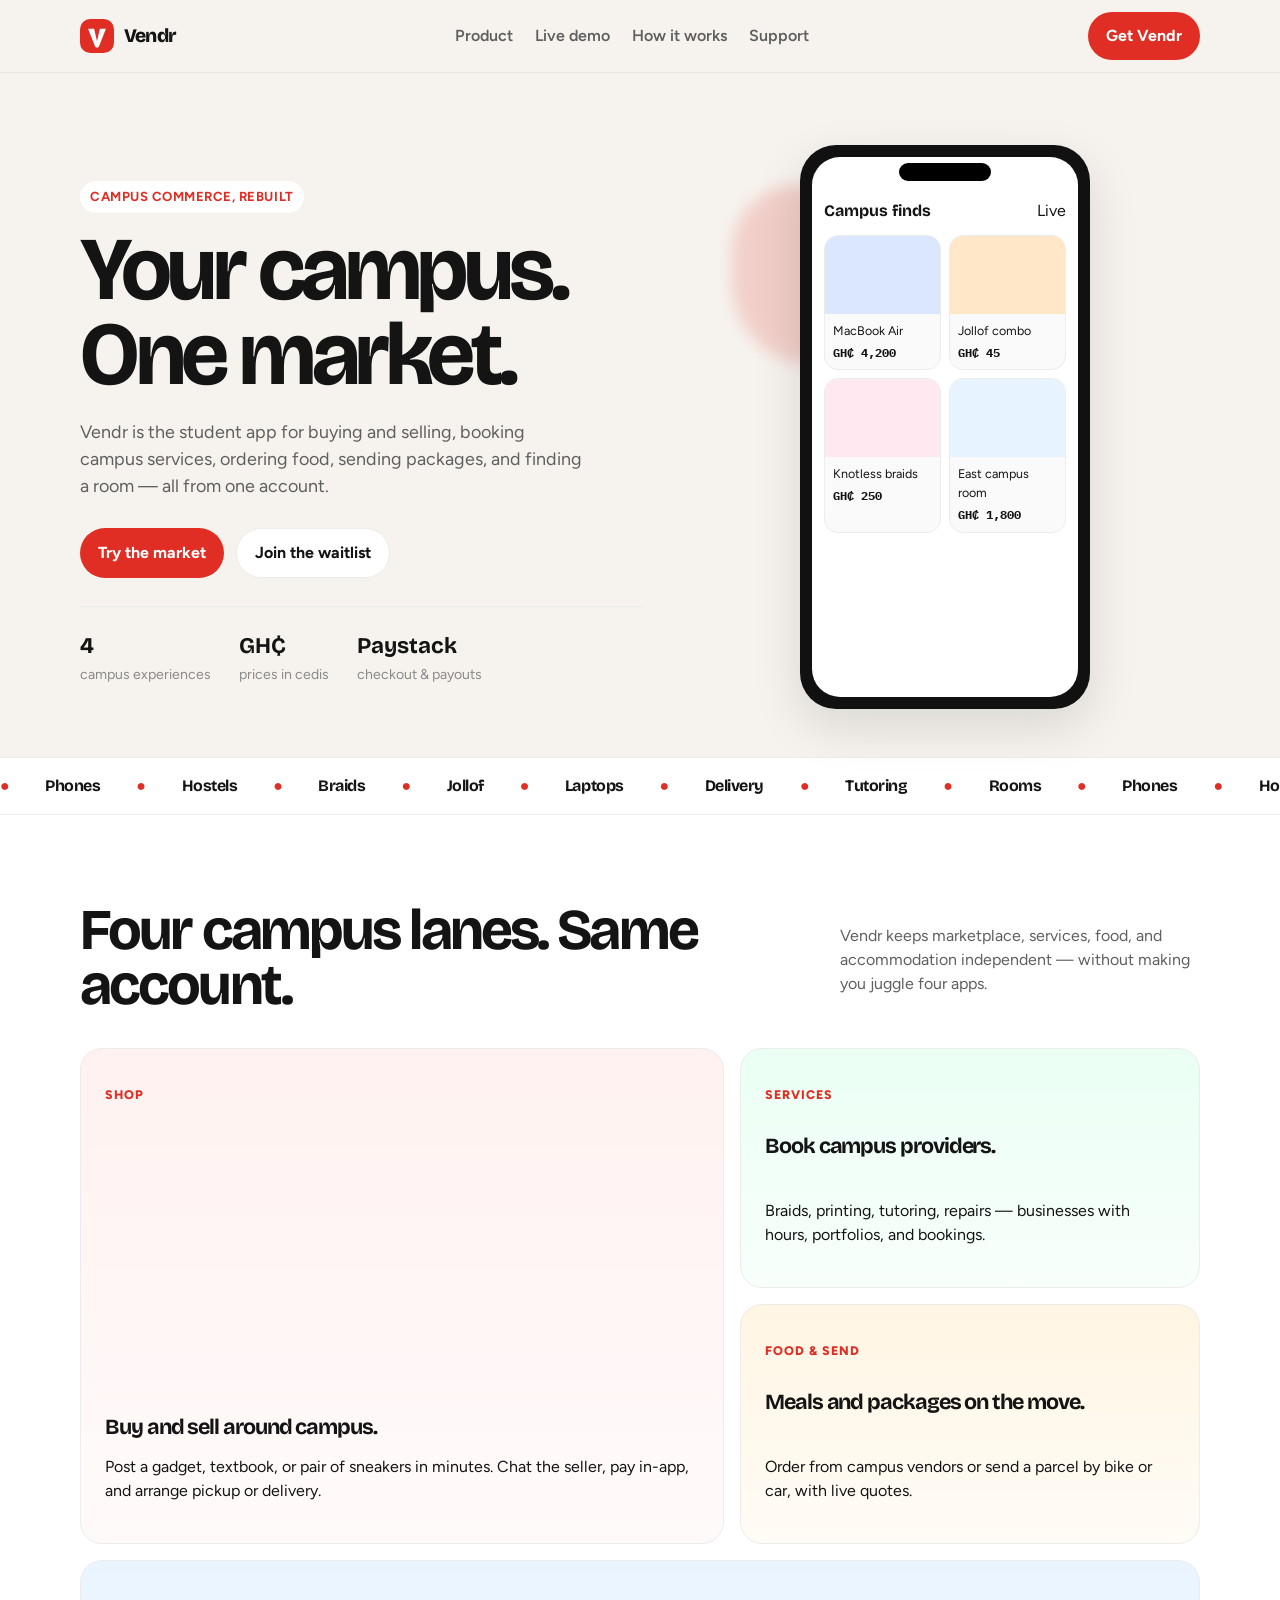
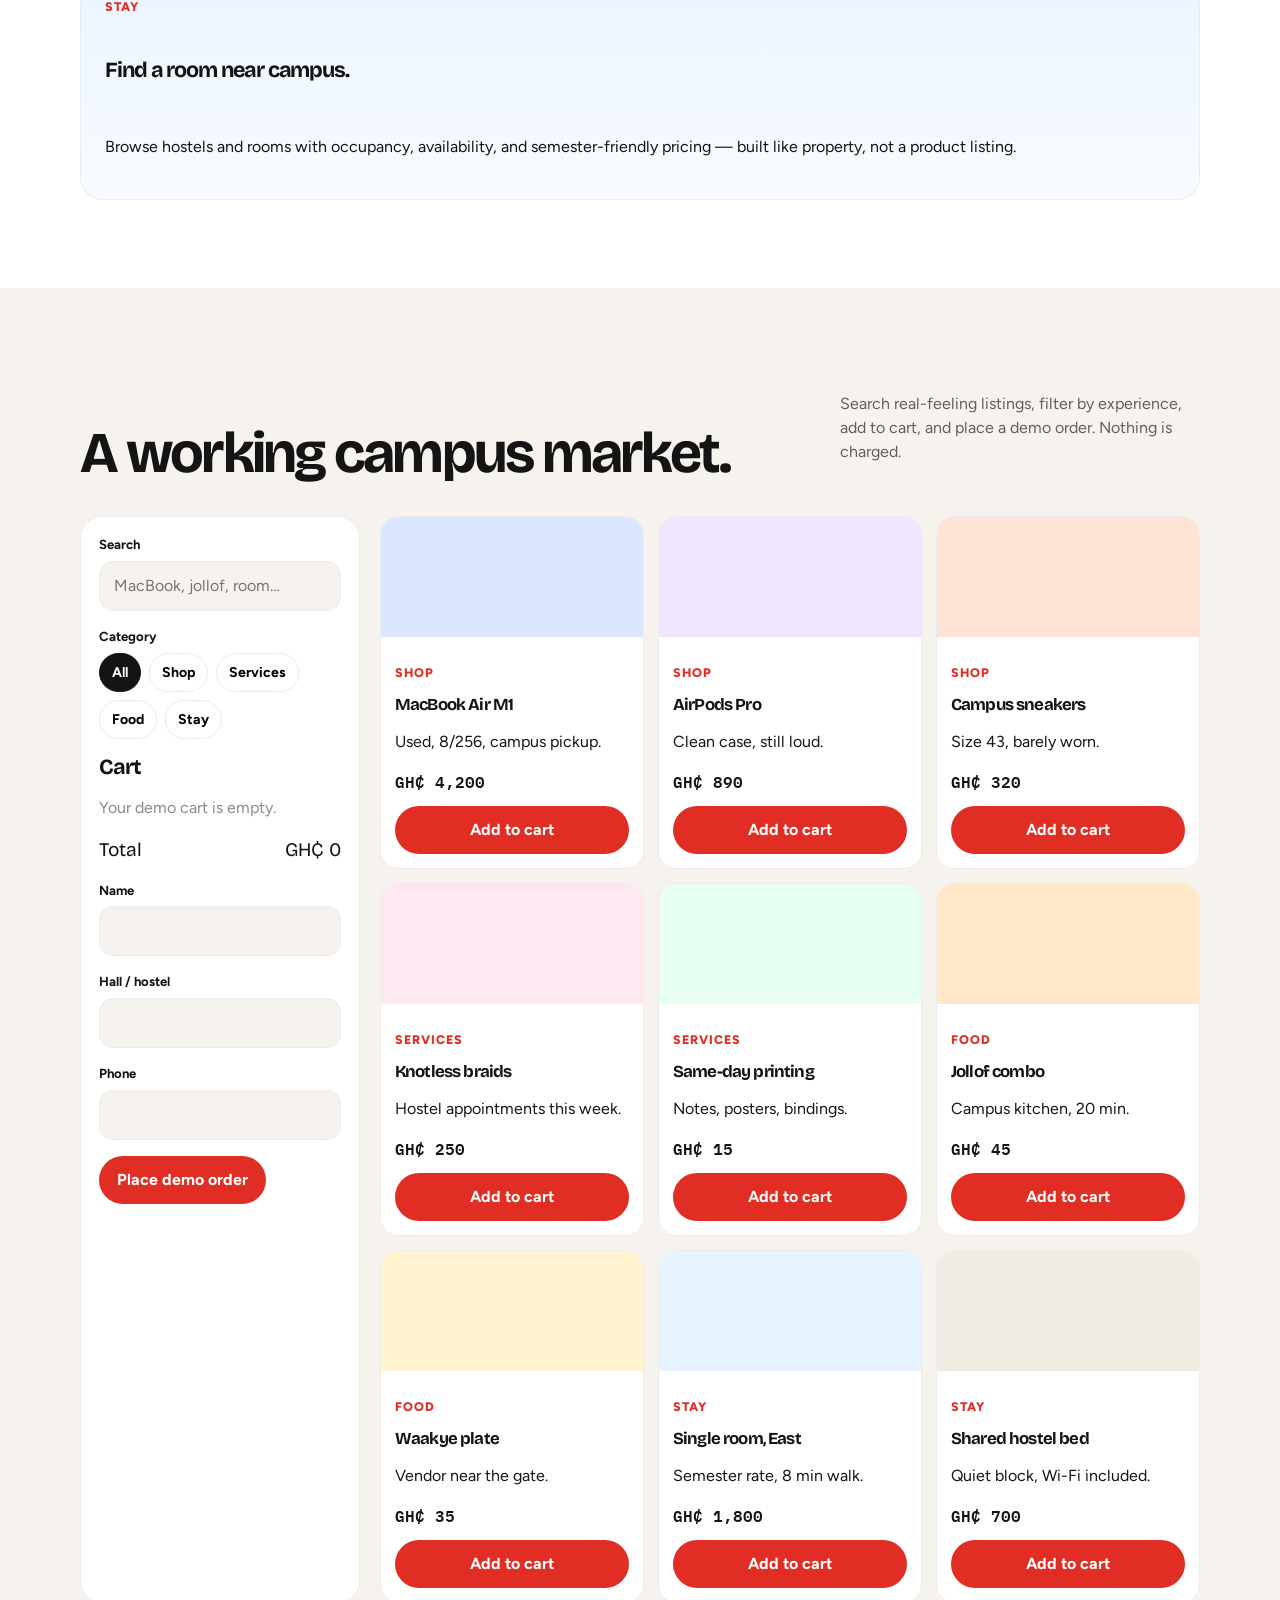
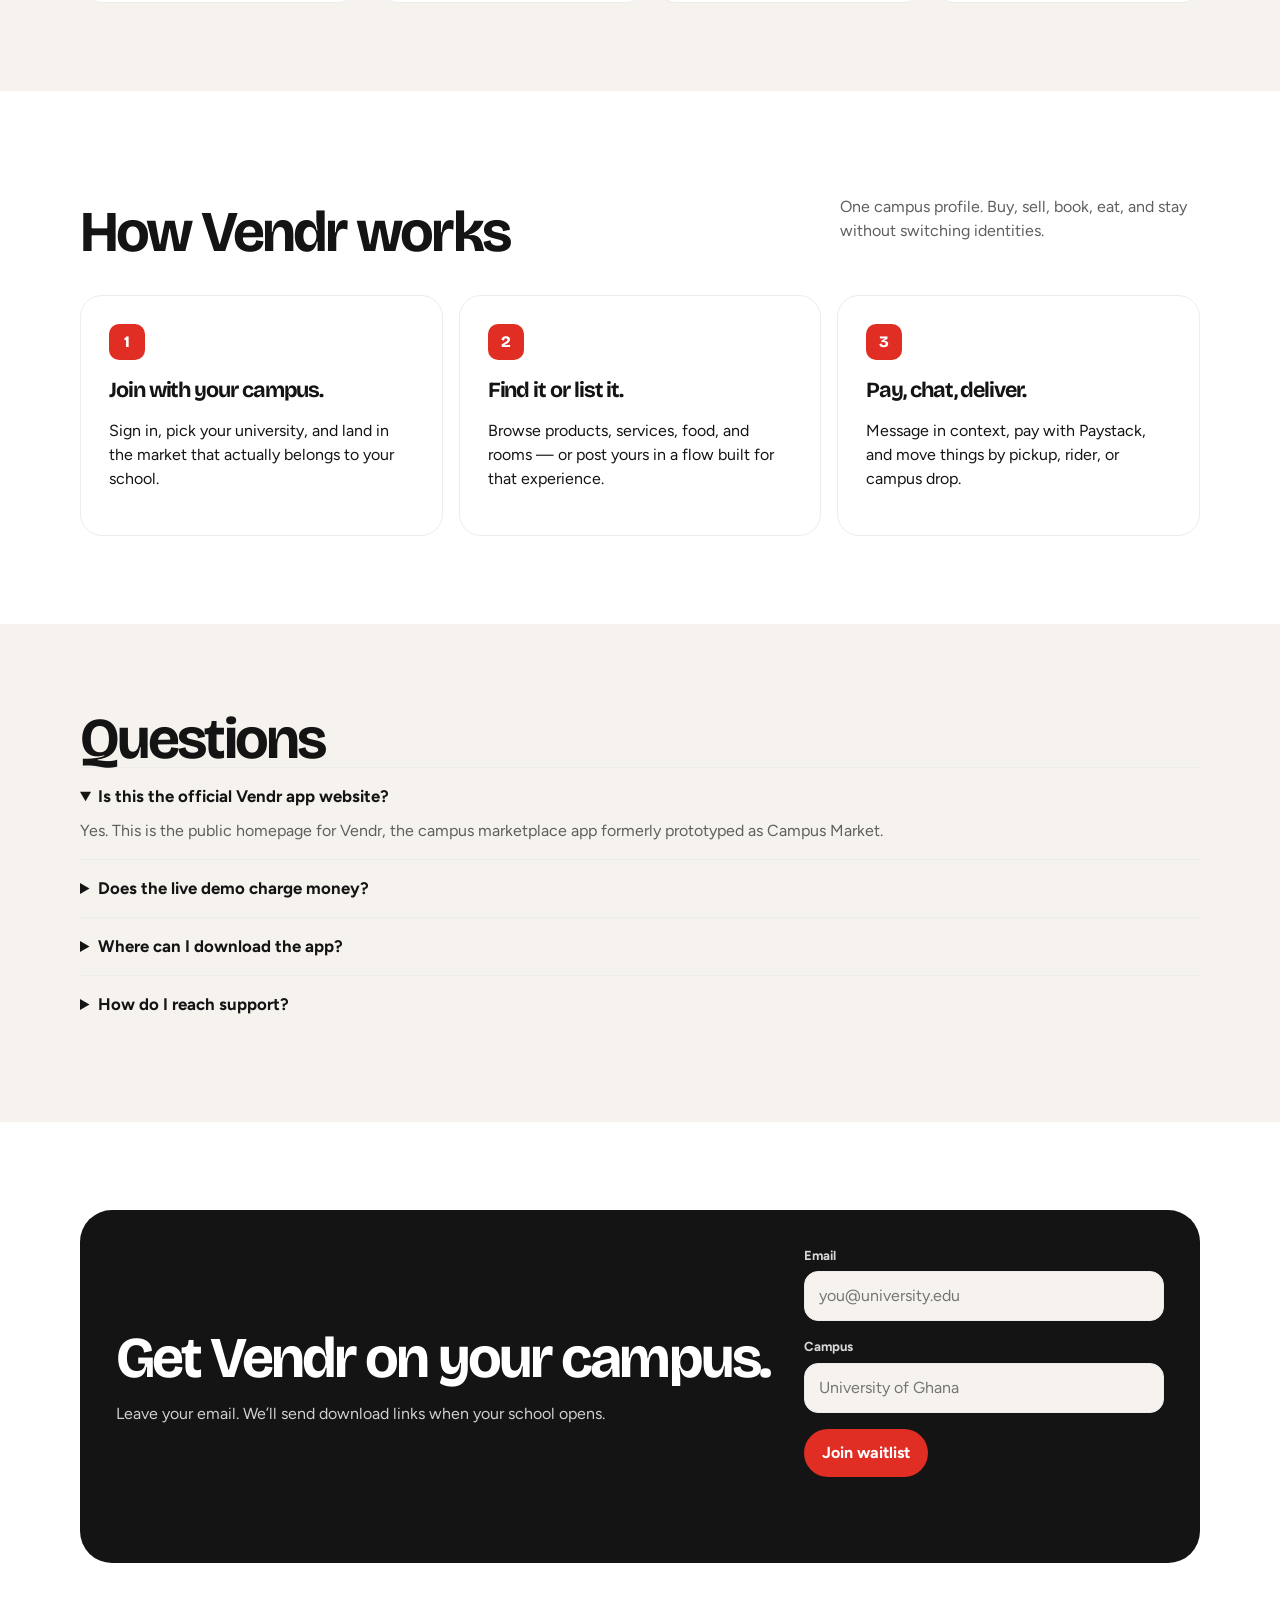
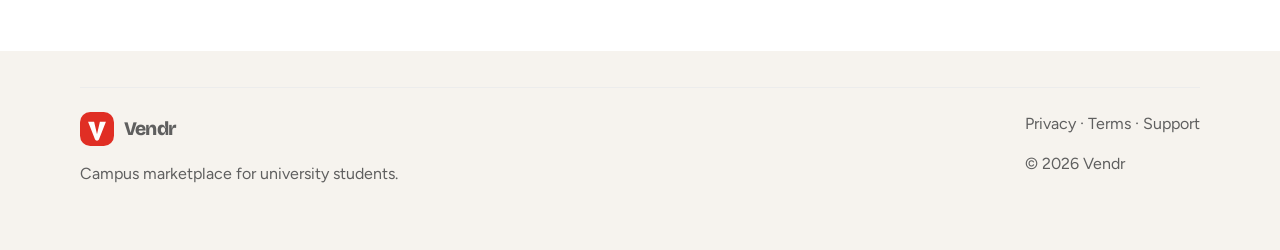
==== index.html @ bef58090 "Add Vendr campus marketplace website. Co-authored-by: Cursor <cursoragent@cursor.com>" ====
<!DOCTYPE html>
<html lang="en">
  <head>
    <meta charset="utf-8" />
    <meta name="viewport" content="width=device-width, initial-scale=1" />
    <title>Vendr — Campus marketplace</title>
    <meta
      name="description"
      content="Vendr is the campus app for buying and selling, booking services, ordering food, and finding a place to stay."
    />
    <meta property="og:title" content="Vendr — Campus marketplace" />
    <meta
      property="og:description"
      content="One account. One campus. Shop, services, food, and stay."
    />
    <meta property="og:type" content="website" />
    <link rel="icon" href="assets/favicon.svg" type="image/svg+xml" />
    <link rel="preconnect" href="https://fonts.googleapis.com" />
    <link rel="preconnect" href="https://fonts.gstatic.com" crossorigin />
    <link
      href="https://fonts.googleapis.com/css2?family=Bricolage+Grotesque:wght@700;800&family=Figtree:wght@400;600;700&family=IBM+Plex+Mono:wght@500;600&display=swap"
      rel="stylesheet"
    />
    <link rel="stylesheet" href="css/styles.css" />
  </head>
  <body>
    <a class="skip-link" href="#main">Skip to content</a>
    <header class="site-header">
      <div class="wrap nav">
        <a class="brand" href="index.html">
          <img src="assets/logo.svg" alt="" />
          Vendr
        </a>
        <button class="menu-toggle" type="button" aria-expanded="false" aria-label="Open menu">☰</button>
        <nav class="nav-links">
          <a href="#product">Product</a>
          <a href="#market">Live demo</a>
          <a href="#how">How it works</a>
          <a href="support.html">Support</a>
        </nav>
        <a class="nav-cta" href="#waitlist">Get Vendr</a>
      </div>
    </header>

    <main id="main">
      <section class="wrap hero">
        <div>
          <p class="eyebrow">Campus commerce, rebuilt</p>
          <h1>Your campus. One market.</h1>
          <p class="lede">
            Vendr is the student app for buying and selling, booking campus services,
            ordering food, sending packages, and finding a room — all from one account.
          </p>
          <div class="hero-actions">
            <a class="btn" href="#market">Try the market</a>
            <a class="btn secondary" href="#waitlist">Join the waitlist</a>
          </div>
          <div class="hero-meta">
            <div><b>4</b><span>campus experiences</span></div>
            <div><b>GH₵</b><span>prices in cedis</span></div>
            <div><b>Paystack</b><span>checkout & payouts</span></div>
          </div>
        </div>
        <div class="phone-stage">
          <div class="blob" aria-hidden="true"></div>
          <div class="phone">
            <div class="phone-notch"></div>
            <div class="phone-screen">
              <div class="phone-head">
                <strong>Campus finds</strong>
                <span>Live</span>
              </div>
              <div class="phone-grid">
                <article class="mini-card">
                  <div class="swatch" style="background:#dbe7ff"></div>
                  <p>MacBook Air<br /><b>GH₵ 4,200</b></p>
                </article>
                <article class="mini-card">
                  <div class="swatch" style="background:#ffe7c7"></div>
                  <p>Jollof combo<br /><b>GH₵ 45</b></p>
                </article>
                <article class="mini-card">
                  <div class="swatch" style="background:#ffe8ef"></div>
                  <p>Knotless braids<br /><b>GH₵ 250</b></p>
                </article>
                <article class="mini-card">
                  <div class="swatch" style="background:#e7f3ff"></div>
                  <p>East campus room<br /><b>GH₵ 1,800</b></p>
                </article>
              </div>
            </div>
          </div>
        </div>
      </section>

      <div class="marquee" aria-hidden="true">
        <div class="marquee-track">
          <span>Phones</span><span>Hostels</span><span>Braids</span><span>Jollof</span>
          <span>Laptops</span><span>Delivery</span><span>Tutoring</span><span>Rooms</span>
          <span>Phones</span><span>Hostels</span><span>Braids</span><span>Jollof</span>
          <span>Laptops</span><span>Delivery</span><span>Tutoring</span><span>Rooms</span>
        </div>
      </div>

      <section class="section alt" id="product">
        <div class="wrap">
          <div class="section-head">
            <h2>Four campus lanes. Same account.</h2>
            <p>Vendr keeps marketplace, services, food, and accommodation independent — without making you juggle four apps.</p>
          </div>
          <div class="experience-grid">
            <article class="card feature" style="--card-bg:#fff0ef">
              <p class="kicker">Shop</p>
              <div>
                <h3>Buy and sell around campus.</h3>
                <p>Post a gadget, textbook, or pair of sneakers in minutes. Chat the seller, pay in-app, and arrange pickup or delivery.</p>
              </div>
            </article>
            <div class="stack">
              <article class="card feature" style="--card-bg:#e8fff3">
                <p class="kicker">Services</p>
                <h3>Book campus providers.</h3>
                <p>Braids, printing, tutoring, repairs — businesses with hours, portfolios, and bookings.</p>
              </article>
              <article class="card feature" style="--card-bg:#fff4e0">
                <p class="kicker">Food & send</p>
                <h3>Meals and packages on the move.</h3>
                <p>Order from campus vendors or send a parcel by bike or car, with live quotes.</p>
              </article>
            </div>
          </div>
          <article class="card feature" style="--card-bg:#e7f3ff;margin-top:16px">
            <p class="kicker">Stay</p>
            <h3>Find a room near campus.</h3>
            <p>Browse hostels and rooms with occupancy, availability, and semester-friendly pricing — built like property, not a product listing.</p>
          </article>
        </div>
      </section>

      <section class="section" id="market">
        <div class="wrap">
          <div class="section-head">
            <h2>A working campus market.</h2>
            <p>Search real-feeling listings, filter by experience, add to cart, and place a demo order. Nothing is charged.</p>
          </div>
          <div class="demo-layout">
            <aside class="filters">
              <div class="form-row">
                <label for="market-search">Search</label>
                <input id="market-search" type="search" placeholder="MacBook, jollof, room…" />
              </div>
              <div class="form-row">
                <label>Category</label>
                <div class="chips" id="category-chips"></div>
              </div>
              <div class="cart-panel" style="padding:0;border:0">
                <h3>Cart</h3>
                <div id="cart-items"></div>
                <div class="total"><span>Total</span><span id="cart-total">GH₵ 0</span></div>
                <form id="checkout-form">
                  <div class="form-row">
                    <label for="name">Name</label>
                    <input id="name" name="name" autocomplete="name" />
                  </div>
                  <div class="form-row">
                    <label for="hall">Hall / hostel</label>
                    <input id="hall" name="hall" />
                  </div>
                  <div class="form-row">
                    <label for="phone">Phone</label>
                    <input id="phone" name="phone" type="tel" />
                  </div>
                  <button class="btn" type="submit">Place demo order</button>
                  <p class="form-status" id="checkout-status"></p>
                </form>
              </div>
            </aside>
            <div class="listings" id="listings"></div>
          </div>
        </div>
      </section>

      <section class="section alt" id="how">
        <div class="wrap">
          <div class="section-head">
            <h2>How Vendr works</h2>
            <p>One campus profile. Buy, sell, book, eat, and stay without switching identities.</p>
          </div>
          <div class="steps">
            <article class="step">
              <em>1</em>
              <h3>Join with your campus.</h3>
              <p>Sign in, pick your university, and land in the market that actually belongs to your school.</p>
            </article>
            <article class="step">
              <em>2</em>
              <h3>Find it or list it.</h3>
              <p>Browse products, services, food, and rooms — or post yours in a flow built for that experience.</p>
            </article>
            <article class="step">
              <em>3</em>
              <h3>Pay, chat, deliver.</h3>
              <p>Message in context, pay with Paystack, and move things by pickup, rider, or campus drop.</p>
            </article>
          </div>
        </div>
      </section>

      <section class="section" id="faq">
        <div class="wrap faq">
          <h2>Questions</h2>
          <details open>
            <summary>Is this the official Vendr app website?</summary>
            <p>Yes. This is the public homepage for Vendr, the campus marketplace app formerly prototyped as Campus Market.</p>
          </details>
          <details>
            <summary>Does the live demo charge money?</summary>
            <p>No. The market on this page is a local demo. Orders and support tickets stay in your browser so you can try the flow.</p>
          </details>
          <details>
            <summary>Where can I download the app?</summary>
            <p>Join the waitlist below. When store listings go live, that same email is how we’ll send the iOS and Android links.</p>
          </details>
          <details>
            <summary>How do I reach support?</summary>
            <p>Use the <a href="support.html">support page</a> or email support@campusmarket.app.</p>
          </details>
        </div>
      </section>

      <section class="section alt" id="waitlist">
        <div class="wrap">
          <div class="cta-banner">
            <div>
              <h2>Get Vendr on your campus.</h2>
              <p>Leave your email. We’ll send download links when your school opens.</p>
            </div>
            <form id="waitlist-form" style="min-width:min(100%,360px)">
              <div class="form-row">
                <label for="email">Email</label>
                <input id="email" name="email" type="email" placeholder="you@university.edu" />
              </div>
              <div class="form-row">
                <label for="campus">Campus</label>
                <input id="campus" name="campus" placeholder="University of Ghana" />
              </div>
              <button class="btn" type="submit">Join waitlist</button>
              <p class="form-status" id="waitlist-status"></p>
            </form>
          </div>
        </div>
      </section>
    </main>

    <footer class="site-footer">
      <div class="wrap footer-grid">
        <div>
          <a class="brand" href="index.html"><img src="assets/logo.svg" alt="" />Vendr</a>
          <p>Campus marketplace for university students.</p>
        </div>
        <div>
          <a href="privacy.html">Privacy</a> ·
          <a href="terms.html">Terms</a> ·
          <a href="support.html">Support</a>
          <p>© <span data-year></span> Vendr</p>
        </div>
      </div>
    </footer>
    <div class="toast" id="toast" role="status"></div>
    <script src="js/app.js"></script>
  </body>
</html>
---- css/styles.css ----
:root {
  --red: #e02e24;
  --red-dark: #c4241c;
  --red-soft: #fff0ef;
  --ink: #141414;
  --muted: #5f5f5f;
  --faint: #8a8a8a;
  --line: #ececec;
  --paper: #f6f3ee;
  --white: #ffffff;
  --shadow: 0 18px 50px rgba(20, 20, 20, 0.12);
  --radius: 22px;
  --display: "Bricolage Grotesque", "Segoe UI", sans-serif;
  --body: "Figtree", "Segoe UI", sans-serif;
  --mono: "IBM Plex Mono", ui-monospace, monospace;
}

*,
*::before,
*::after {
  box-sizing: border-box;
}

html {
  scroll-behavior: smooth;
}

body {
  margin: 0;
  color: var(--ink);
  background: var(--paper);
  font-family: var(--body);
  font-size: 16px;
  line-height: 1.5;
}

img,
svg {
  display: block;
  max-width: 100%;
}

a {
  color: inherit;
  text-decoration: none;
}

button,
input,
select,
textarea {
  font: inherit;
}

button {
  cursor: pointer;
}

.skip-link {
  position: absolute;
  left: 12px;
  top: -40px;
  z-index: 80;
  background: var(--ink);
  color: var(--white);
  padding: 8px 12px;
  border-radius: 8px;
}

.skip-link:focus {
  top: 12px;
}

.wrap {
  width: min(1120px, calc(100% - 32px));
  margin-inline: auto;
}

.site-header {
  position: sticky;
  top: 0;
  z-index: 40;
  background: rgba(246, 243, 238, 0.88);
  backdrop-filter: blur(16px);
  border-bottom: 1px solid rgba(20, 20, 20, 0.06);
}

.nav {
  display: flex;
  align-items: center;
  justify-content: space-between;
  gap: 16px;
  min-height: 72px;
}

.brand {
  display: flex;
  align-items: center;
  gap: 10px;
  font-family: var(--display);
  font-size: 1.2rem;
  font-weight: 800;
  letter-spacing: -0.04em;
}

.brand img {
  width: 34px;
  height: 34px;
}

.nav-links {
  display: flex;
  align-items: center;
  gap: 22px;
}

.nav-links a {
  color: var(--muted);
  font-weight: 600;
}

.nav-links a:hover,
.nav-links a.active {
  color: var(--ink);
}

.nav-cta,
.btn {
  display: inline-flex;
  align-items: center;
  justify-content: center;
  gap: 8px;
  border: 0;
  border-radius: 999px;
  padding: 12px 18px;
  background: var(--red);
  color: var(--white);
  font-weight: 700;
  transition: transform 0.15s ease, background 0.15s ease;
}

.btn:hover,
.nav-cta:hover {
  background: var(--red-dark);
  transform: translateY(-1px);
}

.btn.secondary {
  background: var(--white);
  color: var(--ink);
  border: 1px solid var(--line);
}

.btn.ghost {
  background: transparent;
  color: var(--ink);
  border: 1px solid var(--ink);
}

.menu-toggle {
  display: none;
  width: 42px;
  height: 42px;
  border: 1px solid var(--line);
  border-radius: 12px;
  background: var(--white);
}

.hero {
  display: grid;
  grid-template-columns: 1.05fr 0.95fr;
  gap: 48px;
  align-items: center;
  padding: 72px 0 48px;
}

.eyebrow {
  display: inline-flex;
  align-items: center;
  gap: 8px;
  margin-bottom: 14px;
  padding: 6px 10px;
  border-radius: 999px;
  background: var(--white);
  color: var(--red);
  font-size: 0.82rem;
  font-weight: 700;
  letter-spacing: 0.04em;
  text-transform: uppercase;
}

h1,
h2,
h3 {
  font-family: var(--display);
  letter-spacing: -0.05em;
  line-height: 0.95;
  margin: 0;
}

h1 {
  font-size: clamp(3.2rem, 7vw, 6.2rem);
  max-width: 11ch;
}

h2 {
  font-size: clamp(2.2rem, 5vw, 3.6rem);
}

h3 {
  font-size: 1.35rem;
  line-height: 1.15;
}

.lede {
  max-width: 46ch;
  margin: 22px 0 28px;
  color: var(--muted);
  font-size: 1.12rem;
}

.hero-actions {
  display: flex;
  flex-wrap: wrap;
  gap: 12px;
}

.hero-meta {
  display: flex;
  gap: 28px;
  margin-top: 28px;
  padding-top: 22px;
  border-top: 1px solid var(--line);
}

.hero-meta b {
  display: block;
  font-family: var(--display);
  font-size: 1.4rem;
}

.hero-meta span {
  color: var(--faint);
  font-size: 0.88rem;
}

.phone-stage {
  position: relative;
  min-height: 560px;
}

.phone {
  position: relative;
  width: 290px;
  margin: 0 auto;
  padding: 12px;
  border-radius: 36px;
  background: #111;
  box-shadow: var(--shadow);
}

.phone-notch {
  position: absolute;
  top: 18px;
  left: 50%;
  width: 92px;
  height: 18px;
  transform: translateX(-50%);
  border-radius: 999px;
  background: #000;
  z-index: 2;
}

.phone-screen {
  overflow: hidden;
  min-height: 540px;
  border-radius: 28px;
  background: #fff;
  padding: 42px 12px 16px;
}

.phone-head {
  display: flex;
  justify-content: space-between;
  align-items: center;
  margin-bottom: 12px;
}

.phone-head strong {
  font-family: var(--display);
}

.phone-grid {
  display: grid;
  grid-template-columns: 1fr 1fr;
  gap: 8px;
}

.mini-card {
  overflow: hidden;
  border: 1px solid var(--line);
  border-radius: 14px;
  background: #fafafa;
}

.mini-card .swatch {
  height: 78px;
}

.mini-card p {
  margin: 0;
  padding: 8px;
  font-size: 0.78rem;
}

.mini-card b {
  display: block;
  font-family: var(--mono);
  margin-top: 2px;
}

.blob {
  position: absolute;
  inset: 40px auto auto 8%;
  width: 180px;
  height: 180px;
  border-radius: 40% 60% 50% 50%;
  background: var(--red);
  opacity: 0.18;
  filter: blur(8px);
  z-index: -1;
}

.marquee {
  overflow: hidden;
  border-block: 1px solid var(--line);
  background: var(--white);
}

.marquee-track {
  display: flex;
  gap: 36px;
  width: max-content;
  padding: 16px 0;
  animation: drift 28s linear infinite;
  font-family: var(--display);
  font-weight: 700;
  letter-spacing: -0.03em;
}

.marquee-track span::before {
  content: "●";
  margin-right: 36px;
  color: var(--red);
}

@keyframes drift {
  from { transform: translateX(0); }
  to { transform: translateX(-50%); }
}

.section {
  padding: 88px 0;
}

.section.alt {
  background: var(--white);
}

.section-head {
  display: flex;
  justify-content: space-between;
  align-items: end;
  gap: 24px;
  margin-bottom: 36px;
}

.section-head p {
  max-width: 36ch;
  color: var(--muted);
}

.experience-grid {
  display: grid;
  grid-template-columns: 1.4fr 1fr;
  gap: 16px;
}

.card {
  border: 1px solid var(--line);
  border-radius: var(--radius);
  background: var(--white);
  padding: 24px;
}

.card.feature {
  min-height: 240px;
  display: flex;
  flex-direction: column;
  justify-content: space-between;
  background:
    linear-gradient(180deg, rgba(255,255,255,0.1), rgba(255,255,255,0.7)),
    var(--card-bg, var(--red-soft));
}

.card.feature h3 {
  margin-bottom: 8px;
}

.kicker {
  font-size: 0.78rem;
  font-weight: 800;
  letter-spacing: 0.08em;
  text-transform: uppercase;
  color: var(--red);
}

.stack {
  display: grid;
  gap: 16px;
}

.demo-layout {
  display: grid;
  grid-template-columns: 280px 1fr;
  gap: 20px;
}

.filters,
.cart-panel {
  border: 1px solid var(--line);
  border-radius: var(--radius);
  background: var(--white);
  padding: 18px;
}

label {
  display: block;
  margin-bottom: 6px;
  font-size: 0.82rem;
  font-weight: 700;
}

input,
select,
textarea {
  width: 100%;
  border: 1px solid var(--line);
  border-radius: 14px;
  padding: 12px 14px;
  background: var(--paper);
}

textarea {
  min-height: 130px;
  resize: vertical;
}

.chips {
  display: flex;
  flex-wrap: wrap;
  gap: 8px;
}

.chip {
  border: 1px solid var(--line);
  background: var(--white);
  border-radius: 999px;
  padding: 8px 12px;
  font-weight: 700;
  font-size: 0.88rem;
}

.chip.active {
  background: var(--ink);
  color: var(--white);
  border-color: var(--ink);
}

.listings {
  display: grid;
  grid-template-columns: repeat(3, 1fr);
  gap: 14px;
}

.listing {
  overflow: hidden;
  border: 1px solid var(--line);
  border-radius: 18px;
  background: var(--white);
}

.listing-media {
  height: 120px;
}

.listing-body {
  padding: 14px;
}

.listing h3 {
  font-size: 1.05rem;
}

.price {
  font-family: var(--mono);
  font-weight: 600;
  margin: 8px 0 12px;
}

.listing .btn {
  width: 100%;
}

.cart-item {
  display: flex;
  justify-content: space-between;
  gap: 12px;
  padding: 10px 0;
  border-bottom: 1px solid var(--line);
  font-size: 0.92rem;
}

.cart-item button {
  border: 0;
  background: none;
  color: var(--red);
  font-weight: 700;
}

.total {
  display: flex;
  justify-content: space-between;
  margin: 16px 0;
  font-family: var(--display);
  font-size: 1.2rem;
}

.empty {
  color: var(--faint);
}

.steps {
  display: grid;
  grid-template-columns: repeat(3, 1fr);
  gap: 16px;
}

.step {
  padding: 28px;
  border-radius: var(--radius);
  background: var(--white);
  border: 1px solid var(--line);
}

.step em {
  display: inline-flex;
  width: 36px;
  height: 36px;
  align-items: center;
  justify-content: center;
  margin-bottom: 18px;
  border-radius: 10px;
  background: var(--red);
  color: var(--white);
  font-family: var(--display);
  font-style: normal;
  font-weight: 800;
}

.faq details {
  border-top: 1px solid var(--line);
  padding: 16px 0;
}

.faq summary {
  cursor: pointer;
  font-weight: 700;
  font-size: 1.05rem;
}

.faq p {
  color: var(--muted);
  margin: 10px 0 0;
}

.cta-banner {
  display: flex;
  justify-content: space-between;
  align-items: center;
  gap: 24px;
  padding: 36px;
  border-radius: 32px;
  background: var(--ink);
  color: var(--white);
}

.cta-banner p {
  color: #cfcfcf;
}

.cta-banner label {
  color: #d7d7d7;
}

.cta-banner .form-status.ok {
  color: #8be0ad;
}

.site-footer {
  padding: 36px 0 48px;
  color: var(--muted);
}

.footer-grid {
  display: flex;
  justify-content: space-between;
  gap: 24px;
  padding-top: 24px;
  border-top: 1px solid var(--line);
}

.legal-page,
.support-page {
  padding: 48px 0 80px;
}

.legal-page .card,
.form-card {
  max-width: 760px;
}

.form-row {
  margin-bottom: 16px;
}

.form-status {
  min-height: 24px;
  margin-top: 10px;
  font-weight: 700;
}

.form-status.ok { color: #1f8a4c; }
.form-status.err { color: var(--red); }

.toast {
  position: fixed;
  right: 16px;
  bottom: 16px;
  z-index: 60;
  display: none;
  max-width: 320px;
  padding: 14px 16px;
  border-radius: 16px;
  background: var(--ink);
  color: var(--white);
  box-shadow: var(--shadow);
}

.toast.show {
  display: block;
}

@media (max-width: 900px) {
  .experience-grid,
  .demo-layout,
  .listings,
  .steps,
  .section-head,
  .cta-banner,
  .footer-grid {
    grid-template-columns: 1fr;
    display: grid;
  }

  .hero {
    gap: 28px;
    padding-top: 36px;
  }
}

@media (max-width: 760px) {
  .hero {
    grid-template-columns: 1fr;
    display: grid;
  }

  .nav-links,
  .nav-cta {
    display: none;
  }

  .nav.is-open .nav-links {
    display: flex;
    position: absolute;
    inset: 72px 16px auto;
    flex-direction: column;
    padding: 18px;
    border-radius: 18px;
    background: var(--white);
    border: 1px solid var(--line);
  }

  .menu-toggle {
    display: inline-flex;
    align-items: center;
    justify-content: center;
  }

  .hero {
    padding-top: 36px;
  }

  .phone-stage {
    min-height: auto;
  }
}

@media (prefers-reduced-motion: reduce) {
  html { scroll-behavior: auto; }
  .marquee-track { animation: none; }
}
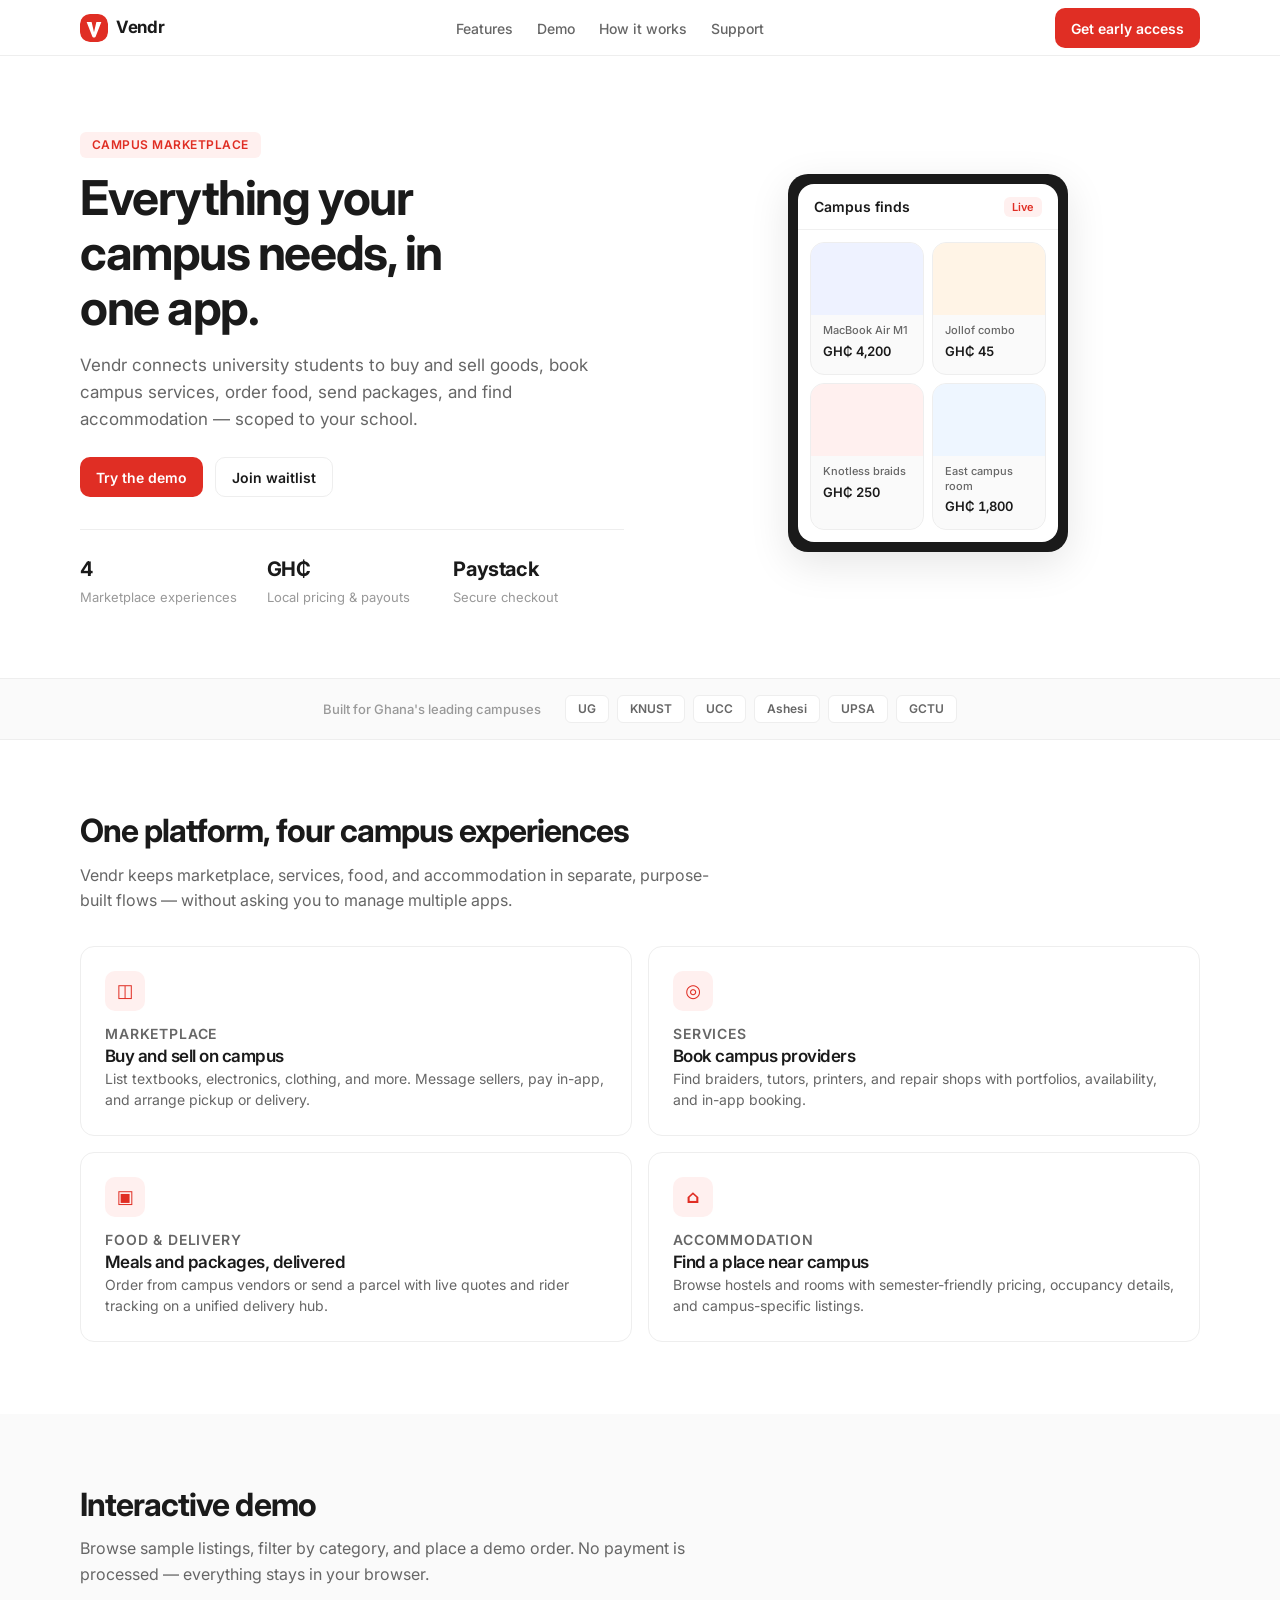
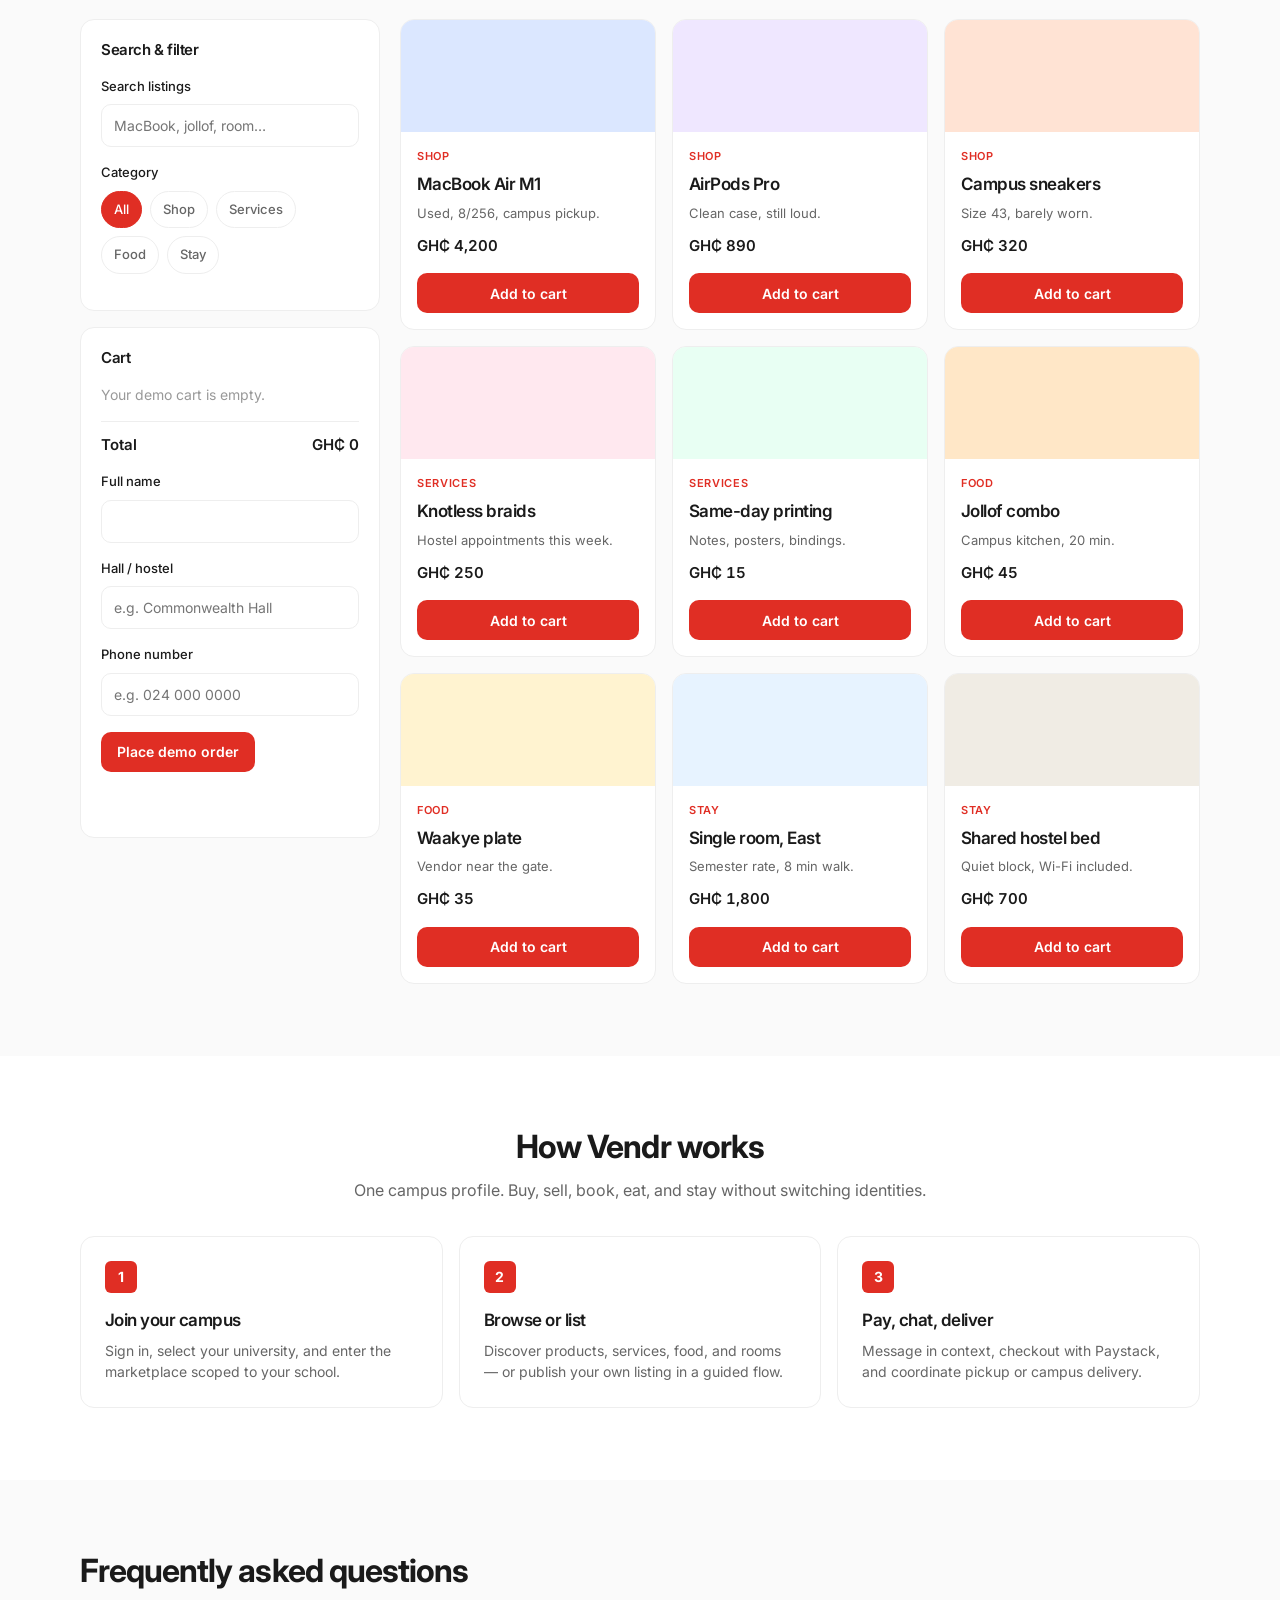
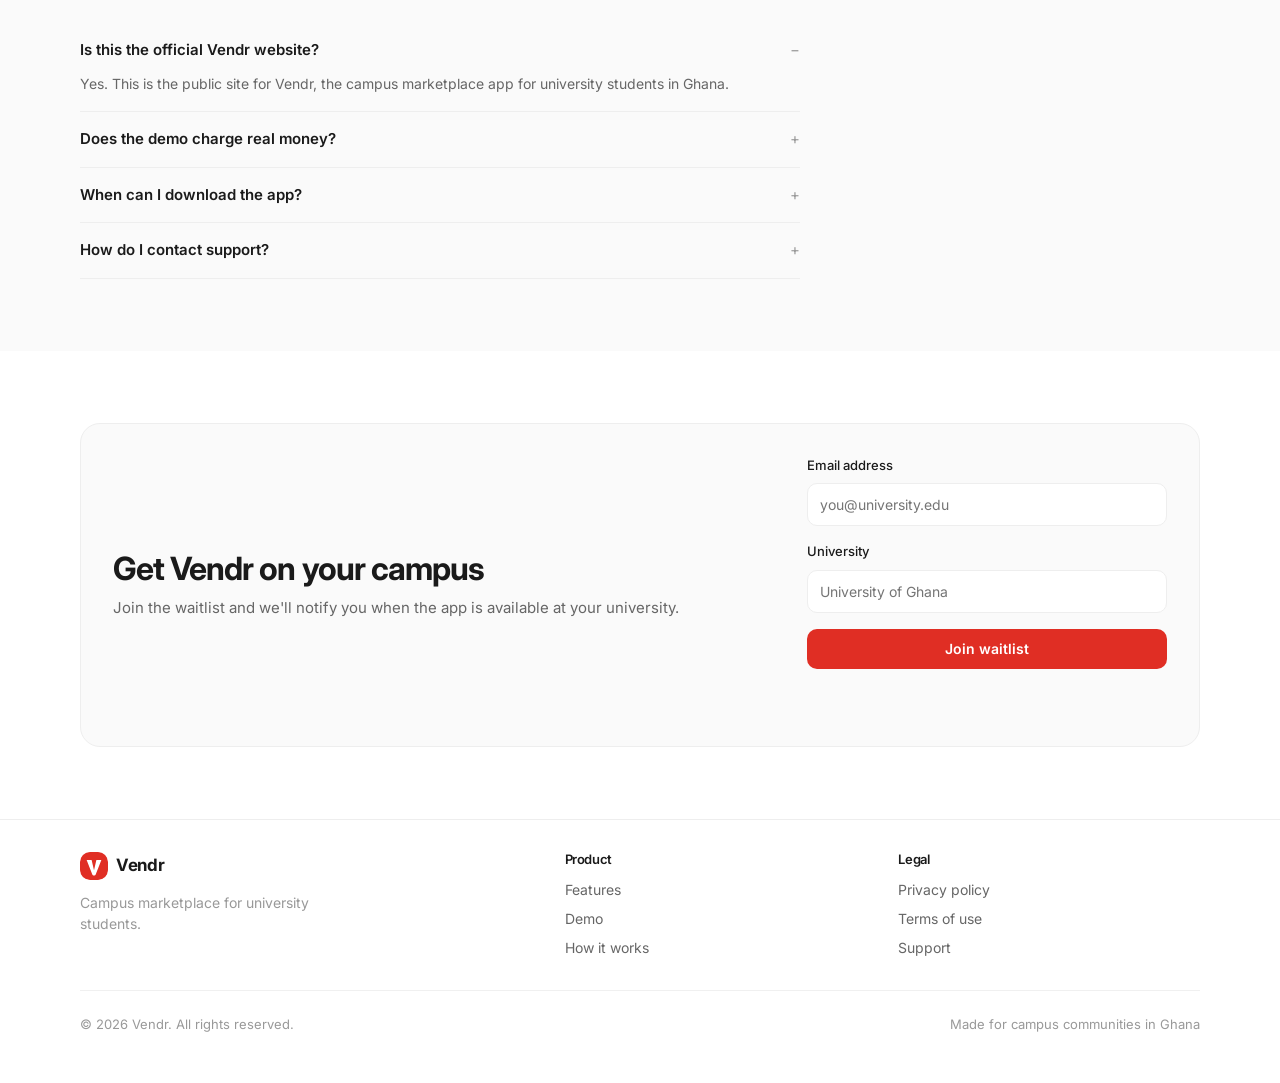
==== commit 0e195871: "Redesign Vendr marketing site with professional app-aligned styling. Uses Inter typography, Vendr co" ====
--- a/index.html
+++ b/index.html
@@ -3,89 +3,113 @@
   <head>
     <meta charset="utf-8" />
     <meta name="viewport" content="width=device-width, initial-scale=1" />
-    <title>Vendr — Campus marketplace</title>
+    <title>Vendr — Campus marketplace for university students</title>
     <meta
       name="description"
-      content="Vendr is the campus app for buying and selling, booking services, ordering food, and finding a place to stay."
+      content="Vendr is the campus marketplace for buying and selling, booking services, ordering food, and finding accommodation — all within your university."
     />
     <meta property="og:title" content="Vendr — Campus marketplace" />
     <meta
       property="og:description"
-      content="One account. One campus. Shop, services, food, and stay."
+      content="One account. One campus. Shop, services, food, and accommodation."
     />
     <meta property="og:type" content="website" />
+    <link rel="icon" href="assets/favicon.ico" sizes="any" />
     <link rel="icon" href="assets/favicon.svg" type="image/svg+xml" />
+    <link rel="apple-touch-icon" href="assets/apple-touch-icon.png" />
     <link rel="preconnect" href="https://fonts.googleapis.com" />
     <link rel="preconnect" href="https://fonts.gstatic.com" crossorigin />
     <link
-      href="https://fonts.googleapis.com/css2?family=Bricolage+Grotesque:wght@700;800&family=Figtree:wght@400;600;700&family=IBM+Plex+Mono:wght@500;600&display=swap"
+      href="https://fonts.googleapis.com/css2?family=Inter:wght@400;500;600;700&display=swap"
       rel="stylesheet"
     />
     <link rel="stylesheet" href="css/styles.css" />
   </head>
   <body>
     <a class="skip-link" href="#main">Skip to content</a>
+
     <header class="site-header">
       <div class="wrap nav">
         <a class="brand" href="index.html">
-          <img src="assets/logo.svg" alt="" />
-          Vendr
+          <img src="assets/logo.svg" alt="" width="28" height="28" />
+          <span class="brand-mark">Vendr</span>
         </a>
         <button class="menu-toggle" type="button" aria-expanded="false" aria-label="Open menu">☰</button>
-        <nav class="nav-links">
-          <a href="#product">Product</a>
-          <a href="#market">Live demo</a>
-          <a href="#how">How it works</a>
+        <nav class="nav-links" aria-label="Primary">
+          <a href="#features">Features</a>
+          <a href="#demo">Demo</a>
+          <a href="#how-it-works">How it works</a>
           <a href="support.html">Support</a>
         </nav>
-        <a class="nav-cta" href="#waitlist">Get Vendr</a>
+        <a class="nav-cta" href="#waitlist">Get early access</a>
       </div>
     </header>
 
     <main id="main">
       <section class="wrap hero">
-        <div>
-          <p class="eyebrow">Campus commerce, rebuilt</p>
-          <h1>Your campus. One market.</h1>
+        <div class="hero-copy">
+          <p class="eyebrow">Campus marketplace</p>
+          <h1>Everything your campus needs, in one app.</h1>
           <p class="lede">
-            Vendr is the student app for buying and selling, booking campus services,
-            ordering food, sending packages, and finding a room — all from one account.
+            Vendr connects university students to buy and sell goods, book campus
+            services, order food, send packages, and find accommodation — scoped to
+            your school.
           </p>
           <div class="hero-actions">
-            <a class="btn" href="#market">Try the market</a>
-            <a class="btn secondary" href="#waitlist">Join the waitlist</a>
-          </div>
-          <div class="hero-meta">
-            <div><b>4</b><span>campus experiences</span></div>
-            <div><b>GH₵</b><span>prices in cedis</span></div>
-            <div><b>Paystack</b><span>checkout & payouts</span></div>
-          </div>
-        </div>
-        <div class="phone-stage">
-          <div class="blob" aria-hidden="true"></div>
-          <div class="phone">
-            <div class="phone-notch"></div>
+            <a class="btn" href="#demo">Try the demo</a>
+            <a class="btn secondary" href="#waitlist">Join waitlist</a>
+          </div>
+          <div class="hero-stats">
+            <div class="stat">
+              <span class="stat-value">4</span>
+              <span class="stat-label">Marketplace experiences</span>
+            </div>
+            <div class="stat">
+              <span class="stat-value">GH₵</span>
+              <span class="stat-label">Local pricing &amp; payouts</span>
+            </div>
+            <div class="stat">
+              <span class="stat-value">Paystack</span>
+              <span class="stat-label">Secure checkout</span>
+            </div>
+          </div>
+        </div>
+
+        <div class="hero-visual">
+          <div class="phone-frame" aria-hidden="true">
             <div class="phone-screen">
-              <div class="phone-head">
+              <div class="phone-status">
                 <strong>Campus finds</strong>
-                <span>Live</span>
+                <span class="phone-badge">Live</span>
               </div>
               <div class="phone-grid">
                 <article class="mini-card">
-                  <div class="swatch" style="background:#dbe7ff"></div>
-                  <p>MacBook Air<br /><b>GH₵ 4,200</b></p>
+                  <div class="mini-card-thumb" style="background: #eef2ff"></div>
+                  <div class="mini-card-body">
+                    <p class="mini-card-title">MacBook Air M1</p>
+                    <p class="mini-card-price">GH₵ 4,200</p>
+                  </div>
                 </article>
                 <article class="mini-card">
-                  <div class="swatch" style="background:#ffe7c7"></div>
-                  <p>Jollof combo<br /><b>GH₵ 45</b></p>
+                  <div class="mini-card-thumb" style="background: #fff4e6"></div>
+                  <div class="mini-card-body">
+                    <p class="mini-card-title">Jollof combo</p>
+                    <p class="mini-card-price">GH₵ 45</p>
+                  </div>
                 </article>
                 <article class="mini-card">
-                  <div class="swatch" style="background:#ffe8ef"></div>
-                  <p>Knotless braids<br /><b>GH₵ 250</b></p>
+                  <div class="mini-card-thumb" style="background: #fff0ef"></div>
+                  <div class="mini-card-body">
+                    <p class="mini-card-title">Knotless braids</p>
+                    <p class="mini-card-price">GH₵ 250</p>
+                  </div>
                 </article>
                 <article class="mini-card">
-                  <div class="swatch" style="background:#e7f3ff"></div>
-                  <p>East campus room<br /><b>GH₵ 1,800</b></p>
+                  <div class="mini-card-thumb" style="background: #eef6ff"></div>
+                  <div class="mini-card-body">
+                    <p class="mini-card-title">East campus room</p>
+                    <p class="mini-card-price">GH₵ 1,800</p>
+                  </div>
                 </article>
               </div>
             </div>
@@ -93,82 +117,116 @@
         </div>
       </section>
 
-      <div class="marquee" aria-hidden="true">
-        <div class="marquee-track">
-          <span>Phones</span><span>Hostels</span><span>Braids</span><span>Jollof</span>
-          <span>Laptops</span><span>Delivery</span><span>Tutoring</span><span>Rooms</span>
-          <span>Phones</span><span>Hostels</span><span>Braids</span><span>Jollof</span>
-          <span>Laptops</span><span>Delivery</span><span>Tutoring</span><span>Rooms</span>
+      <div class="campus-strip">
+        <div class="wrap campus-strip-inner">
+          <span class="campus-strip-label">Built for Ghana's leading campuses</span>
+          <div class="campus-badges">
+            <span class="campus-badge">UG</span>
+            <span class="campus-badge">KNUST</span>
+            <span class="campus-badge">UCC</span>
+            <span class="campus-badge">Ashesi</span>
+            <span class="campus-badge">UPSA</span>
+            <span class="campus-badge">GCTU</span>
+          </div>
         </div>
       </div>
 
-      <section class="section alt" id="product">
-        <div class="wrap">
-          <div class="section-head">
-            <h2>Four campus lanes. Same account.</h2>
-            <p>Vendr keeps marketplace, services, food, and accommodation independent — without making you juggle four apps.</p>
-          </div>
-          <div class="experience-grid">
-            <article class="card feature" style="--card-bg:#fff0ef">
-              <p class="kicker">Shop</p>
+      <section class="section" id="features">
+        <div class="wrap">
+          <div class="section-header">
+            <h2>One platform, four campus experiences</h2>
+            <p>
+              Vendr keeps marketplace, services, food, and accommodation in separate,
+              purpose-built flows — without asking you to manage multiple apps.
+            </p>
+          </div>
+          <div class="feature-grid">
+            <article class="feature-card">
+              <div class="feature-icon" aria-hidden="true">◫</div>
               <div>
-                <h3>Buy and sell around campus.</h3>
-                <p>Post a gadget, textbook, or pair of sneakers in minutes. Chat the seller, pay in-app, and arrange pickup or delivery.</p>
-              </div>
-            </article>
-            <div class="stack">
-              <article class="card feature" style="--card-bg:#e8fff3">
+                <p class="kicker">Marketplace</p>
+                <h3>Buy and sell on campus</h3>
+                <p>
+                  List textbooks, electronics, clothing, and more. Message sellers,
+                  pay in-app, and arrange pickup or delivery.
+                </p>
+              </div>
+            </article>
+            <article class="feature-card">
+              <div class="feature-icon" aria-hidden="true">◎</div>
+              <div>
                 <p class="kicker">Services</p>
-                <h3>Book campus providers.</h3>
-                <p>Braids, printing, tutoring, repairs — businesses with hours, portfolios, and bookings.</p>
-              </article>
-              <article class="card feature" style="--card-bg:#fff4e0">
-                <p class="kicker">Food & send</p>
-                <h3>Meals and packages on the move.</h3>
-                <p>Order from campus vendors or send a parcel by bike or car, with live quotes.</p>
-              </article>
-            </div>
-          </div>
-          <article class="card feature" style="--card-bg:#e7f3ff;margin-top:16px">
-            <p class="kicker">Stay</p>
-            <h3>Find a room near campus.</h3>
-            <p>Browse hostels and rooms with occupancy, availability, and semester-friendly pricing — built like property, not a product listing.</p>
-          </article>
-        </div>
-      </section>
-
-      <section class="section" id="market">
-        <div class="wrap">
-          <div class="section-head">
-            <h2>A working campus market.</h2>
-            <p>Search real-feeling listings, filter by experience, add to cart, and place a demo order. Nothing is charged.</p>
+                <h3>Book campus providers</h3>
+                <p>
+                  Find braiders, tutors, printers, and repair shops with portfolios,
+                  availability, and in-app booking.
+                </p>
+              </div>
+            </article>
+            <article class="feature-card">
+              <div class="feature-icon" aria-hidden="true">▣</div>
+              <div>
+                <p class="kicker">Food &amp; delivery</p>
+                <h3>Meals and packages, delivered</h3>
+                <p>
+                  Order from campus vendors or send a parcel with live quotes and
+                  rider tracking on a unified delivery hub.
+                </p>
+              </div>
+            </article>
+            <article class="feature-card">
+              <div class="feature-icon" aria-hidden="true">⌂</div>
+              <div>
+                <p class="kicker">Accommodation</p>
+                <h3>Find a place near campus</h3>
+                <p>
+                  Browse hostels and rooms with semester-friendly pricing, occupancy
+                  details, and campus-specific listings.
+                </p>
+              </div>
+            </article>
+          </div>
+        </div>
+      </section>
+
+      <section class="section section-alt" id="demo">
+        <div class="wrap">
+          <div class="section-header">
+            <h2>Interactive demo</h2>
+            <p>
+              Browse sample listings, filter by category, and place a demo order. No
+              payment is processed — everything stays in your browser.
+            </p>
           </div>
           <div class="demo-layout">
-            <aside class="filters">
-              <div class="form-row">
-                <label for="market-search">Search</label>
-                <input id="market-search" type="search" placeholder="MacBook, jollof, room…" />
-              </div>
-              <div class="form-row">
-                <label>Category</label>
-                <div class="chips" id="category-chips"></div>
-              </div>
-              <div class="cart-panel" style="padding:0;border:0">
-                <h3>Cart</h3>
+            <aside>
+              <div class="panel">
+                <h3 class="panel-title">Search &amp; filter</h3>
+                <div class="form-row">
+                  <label for="market-search">Search listings</label>
+                  <input id="market-search" type="search" placeholder="MacBook, jollof, room…" />
+                </div>
+                <div class="form-row">
+                  <label>Category</label>
+                  <div class="chips" id="category-chips"></div>
+                </div>
+              </div>
+              <div class="panel">
+                <h3 class="panel-title">Cart</h3>
                 <div id="cart-items"></div>
                 <div class="total"><span>Total</span><span id="cart-total">GH₵ 0</span></div>
                 <form id="checkout-form">
                   <div class="form-row">
-                    <label for="name">Name</label>
+                    <label for="name">Full name</label>
                     <input id="name" name="name" autocomplete="name" />
                   </div>
                   <div class="form-row">
                     <label for="hall">Hall / hostel</label>
-                    <input id="hall" name="hall" />
+                    <input id="hall" name="hall" placeholder="e.g. Commonwealth Hall" />
                   </div>
                   <div class="form-row">
-                    <label for="phone">Phone</label>
-                    <input id="phone" name="phone" type="tel" />
+                    <label for="phone">Phone number</label>
+                    <input id="phone" name="phone" type="tel" placeholder="e.g. 024 000 0000" />
                   </div>
                   <button class="btn" type="submit">Place demo order</button>
                   <p class="form-status" id="checkout-status"></p>
@@ -180,71 +238,99 @@
         </div>
       </section>
 
-      <section class="section alt" id="how">
-        <div class="wrap">
-          <div class="section-head">
+      <section class="section" id="how-it-works">
+        <div class="wrap">
+          <div class="section-header section-header-center">
             <h2>How Vendr works</h2>
             <p>One campus profile. Buy, sell, book, eat, and stay without switching identities.</p>
           </div>
           <div class="steps">
             <article class="step">
-              <em>1</em>
-              <h3>Join with your campus.</h3>
-              <p>Sign in, pick your university, and land in the market that actually belongs to your school.</p>
+              <span class="step-num">1</span>
+              <h3>Join your campus</h3>
+              <p>
+                Sign in, select your university, and enter the marketplace scoped to
+                your school.
+              </p>
             </article>
             <article class="step">
-              <em>2</em>
-              <h3>Find it or list it.</h3>
-              <p>Browse products, services, food, and rooms — or post yours in a flow built for that experience.</p>
+              <span class="step-num">2</span>
+              <h3>Browse or list</h3>
+              <p>
+                Discover products, services, food, and rooms — or publish your own
+                listing in a guided flow.
+              </p>
             </article>
             <article class="step">
-              <em>3</em>
-              <h3>Pay, chat, deliver.</h3>
-              <p>Message in context, pay with Paystack, and move things by pickup, rider, or campus drop.</p>
-            </article>
-          </div>
-        </div>
-      </section>
-
-      <section class="section" id="faq">
-        <div class="wrap faq">
-          <h2>Questions</h2>
-          <details open>
-            <summary>Is this the official Vendr app website?</summary>
-            <p>Yes. This is the public homepage for Vendr, the campus marketplace app formerly prototyped as Campus Market.</p>
-          </details>
-          <details>
-            <summary>Does the live demo charge money?</summary>
-            <p>No. The market on this page is a local demo. Orders and support tickets stay in your browser so you can try the flow.</p>
-          </details>
-          <details>
-            <summary>Where can I download the app?</summary>
-            <p>Join the waitlist below. When store listings go live, that same email is how we’ll send the iOS and Android links.</p>
-          </details>
-          <details>
-            <summary>How do I reach support?</summary>
-            <p>Use the <a href="support.html">support page</a> or email support@campusmarket.app.</p>
-          </details>
-        </div>
-      </section>
-
-      <section class="section alt" id="waitlist">
-        <div class="wrap">
-          <div class="cta-banner">
+              <span class="step-num">3</span>
+              <h3>Pay, chat, deliver</h3>
+              <p>
+                Message in context, checkout with Paystack, and coordinate pickup or
+                campus delivery.
+              </p>
+            </article>
+          </div>
+        </div>
+      </section>
+
+      <section class="section section-alt" id="faq">
+        <div class="wrap">
+          <div class="section-header">
+            <h2>Frequently asked questions</h2>
+          </div>
+          <div class="faq-list">
+            <details open>
+              <summary>Is this the official Vendr website?</summary>
+              <p>
+                Yes. This is the public site for Vendr, the campus marketplace app
+                for university students in Ghana.
+              </p>
+            </details>
+            <details>
+              <summary>Does the demo charge real money?</summary>
+              <p>
+                No. The marketplace demo on this page runs entirely in your browser.
+                Orders are saved locally and no payment is processed.
+              </p>
+            </details>
+            <details>
+              <summary>When can I download the app?</summary>
+              <p>
+                Join the waitlist below. When your campus opens, we'll send iOS and
+                Android download links to your email.
+              </p>
+            </details>
+            <details>
+              <summary>How do I contact support?</summary>
+              <p>
+                Visit the <a href="support.html">support page</a> or email
+                <a href="mailto:support@campusmarket.app">support@campusmarket.app</a>.
+              </p>
+            </details>
+          </div>
+        </div>
+      </section>
+
+      <section class="cta-section" id="waitlist">
+        <div class="wrap">
+          <div class="cta-card">
             <div>
-              <h2>Get Vendr on your campus.</h2>
-              <p>Leave your email. We’ll send download links when your school opens.</p>
-            </div>
-            <form id="waitlist-form" style="min-width:min(100%,360px)">
+              <h2>Get Vendr on your campus</h2>
+              <p>
+                Join the waitlist and we'll notify you when the app is available at
+                your university.
+              </p>
+            </div>
+            <form id="waitlist-form">
               <div class="form-row">
-                <label for="email">Email</label>
-                <input id="email" name="email" type="email" placeholder="you@university.edu" />
+                <label for="email">Email address</label>
+                <input id="email" name="email" type="email" placeholder="you@university.edu" required />
               </div>
               <div class="form-row">
-                <label for="campus">Campus</label>
+                <label for="campus">University</label>
                 <input id="campus" name="campus" placeholder="University of Ghana" />
               </div>
-              <button class="btn" type="submit">Join waitlist</button>
+              <button class="btn" type="submit" style="width: 100%">Join waitlist</button>
               <p class="form-status" id="waitlist-status"></p>
             </form>
           </div>
@@ -254,19 +340,37 @@
 
     <footer class="site-footer">
       <div class="wrap footer-grid">
-        <div>
-          <a class="brand" href="index.html"><img src="assets/logo.svg" alt="" />Vendr</a>
+        <div class="footer-brand">
+          <a class="brand" href="index.html">
+            <img src="assets/logo.svg" alt="" width="28" height="28" />
+            <span class="brand-mark">Vendr</span>
+          </a>
           <p>Campus marketplace for university students.</p>
         </div>
-        <div>
-          <a href="privacy.html">Privacy</a> ·
-          <a href="terms.html">Terms</a> ·
-          <a href="support.html">Support</a>
-          <p>© <span data-year></span> Vendr</p>
-        </div>
+        <div class="footer-col">
+          <h4>Product</h4>
+          <nav class="footer-links">
+            <a href="#features">Features</a>
+            <a href="#demo">Demo</a>
+            <a href="#how-it-works">How it works</a>
+          </nav>
+        </div>
+        <div class="footer-col">
+          <h4>Legal</h4>
+          <nav class="footer-links">
+            <a href="privacy.html">Privacy policy</a>
+            <a href="terms.html">Terms of use</a>
+            <a href="support.html">Support</a>
+          </nav>
+        </div>
+      </div>
+      <div class="wrap footer-bottom">
+        <span>© <span data-year></span> Vendr. All rights reserved.</span>
+        <span>Made for campus communities in Ghana</span>
       </div>
     </footer>
-    <div class="toast" id="toast" role="status"></div>
+
+    <div class="toast" id="toast" role="status" aria-live="polite"></div>
     <script src="js/app.js"></script>
   </body>
 </html>
--- a/css/styles.css
+++ b/css/styles.css
@@ -1,18 +1,41 @@
+/* Vendr marketing site — aligned with app design tokens */
+
 :root {
-  --red: #e02e24;
-  --red-dark: #c4241c;
-  --red-soft: #fff0ef;
-  --ink: #141414;
-  --muted: #5f5f5f;
-  --faint: #8a8a8a;
-  --line: #ececec;
-  --paper: #f6f3ee;
-  --white: #ffffff;
-  --shadow: 0 18px 50px rgba(20, 20, 20, 0.12);
-  --radius: 22px;
-  --display: "Bricolage Grotesque", "Segoe UI", sans-serif;
-  --body: "Figtree", "Segoe UI", sans-serif;
-  --mono: "IBM Plex Mono", ui-monospace, monospace;
+  --primary: #e02e24;
+  --primary-dark: #c4241c;
+  --primary-light: #fff0ef;
+  --success: #2eaf6f;
+  --bg: #ffffff;
+  --surface: #f7f7f7;
+  --surface-alt: #fafafa;
+  --border: #eeeeee;
+  --border-light: #f0f0f0;
+  --text: #1a1a1a;
+  --text-secondary: #666666;
+  --text-muted: #999999;
+  --text-inverse: #ffffff;
+
+  --radius-sm: 6px;
+  --radius-md: 10px;
+  --radius-lg: 14px;
+  --radius-xl: 20px;
+  --radius-full: 999px;
+
+  --space-xs: 4px;
+  --space-sm: 8px;
+  --space-md: 12px;
+  --space-lg: 16px;
+  --space-xl: 20px;
+  --space-xxl: 24px;
+  --space-xxxl: 32px;
+
+  --font: "Inter", system-ui, -apple-system, "Segoe UI", sans-serif;
+  --max-width: 1120px;
+  --nav-height: 56px;
+  --shadow-sm: 0 1px 2px rgba(0, 0, 0, 0.06);
+  --shadow-md: 0 4px 16px rgba(0, 0, 0, 0.08);
+  --shadow-lg: 0 12px 40px rgba(0, 0, 0, 0.1);
+  --transition: 0.18s ease;
 }
 
 *,
@@ -27,11 +50,13 @@
 
 body {
   margin: 0;
-  color: var(--ink);
-  background: var(--paper);
-  font-family: var(--body);
-  font-size: 16px;
+  color: var(--text);
+  background: var(--bg);
+  font-family: var(--font);
+  font-size: 15px;
   line-height: 1.5;
+  font-weight: 400;
+  -webkit-font-smoothing: antialiased;
 }
 
 img,
@@ -58,70 +83,83 @@
 
 .skip-link {
   position: absolute;
-  left: 12px;
-  top: -40px;
-  z-index: 80;
-  background: var(--ink);
-  color: var(--white);
-  padding: 8px 12px;
-  border-radius: 8px;
+  left: var(--space-lg);
+  top: -48px;
+  z-index: 100;
+  background: var(--text);
+  color: var(--text-inverse);
+  padding: var(--space-sm) var(--space-md);
+  border-radius: var(--radius-sm);
+  font-size: 14px;
+  font-weight: 600;
 }
 
 .skip-link:focus {
-  top: 12px;
+  top: var(--space-md);
 }
 
 .wrap {
-  width: min(1120px, calc(100% - 32px));
+  width: min(var(--max-width), calc(100% - var(--space-xxl) * 2));
   margin-inline: auto;
 }
+
+/* ── Header / Nav ── */
 
 .site-header {
   position: sticky;
   top: 0;
-  z-index: 40;
-  background: rgba(246, 243, 238, 0.88);
-  backdrop-filter: blur(16px);
-  border-bottom: 1px solid rgba(20, 20, 20, 0.06);
+  z-index: 50;
+  height: var(--nav-height);
+  background: rgba(255, 255, 255, 0.92);
+  backdrop-filter: blur(12px);
+  border-bottom: 1px solid var(--border);
 }
 
 .nav {
   display: flex;
   align-items: center;
   justify-content: space-between;
-  gap: 16px;
-  min-height: 72px;
+  gap: var(--space-lg);
+  height: var(--nav-height);
 }
 
 .brand {
   display: flex;
   align-items: center;
-  gap: 10px;
-  font-family: var(--display);
-  font-size: 1.2rem;
-  font-weight: 800;
-  letter-spacing: -0.04em;
-}
-
-.brand img {
-  width: 34px;
-  height: 34px;
+  gap: var(--space-sm);
+  font-size: 17px;
+  font-weight: 700;
+  letter-spacing: -0.02em;
+  color: var(--text);
+}
+
+.brand img,
+.brand svg {
+  width: 28px;
+  height: 28px;
+  border-radius: var(--radius-md);
+}
+
+.brand-mark {
+  color: var(--text);
 }
 
 .nav-links {
   display: flex;
   align-items: center;
-  gap: 22px;
+  gap: var(--space-xxl);
 }
 
 .nav-links a {
-  color: var(--muted);
-  font-weight: 600;
+  font-size: 14px;
+  font-weight: 500;
+  color: var(--text-secondary);
+  transition: color var(--transition);
 }
 
 .nav-links a:hover,
 .nav-links a.active {
-  color: var(--ink);
+  color: var(--text);
 }
 
 .nav-cta,
@@ -129,383 +167,535 @@
   display: inline-flex;
   align-items: center;
   justify-content: center;
-  gap: 8px;
+  gap: var(--space-sm);
+  min-height: 40px;
+  padding: 0 var(--space-lg);
   border: 0;
-  border-radius: 999px;
-  padding: 12px 18px;
-  background: var(--red);
-  color: var(--white);
-  font-weight: 700;
-  transition: transform 0.15s ease, background 0.15s ease;
+  border-radius: var(--radius-md);
+  background: var(--primary);
+  color: var(--text-inverse);
+  font-size: 14px;
+  font-weight: 600;
+  transition: background var(--transition), transform var(--transition);
 }
 
 .btn:hover,
 .nav-cta:hover {
-  background: var(--red-dark);
-  transform: translateY(-1px);
+  background: var(--primary-dark);
+}
+
+.btn:active,
+.nav-cta:active {
+  transform: scale(0.98);
 }
 
 .btn.secondary {
-  background: var(--white);
-  color: var(--ink);
-  border: 1px solid var(--line);
+  background: var(--bg);
+  color: var(--text);
+  border: 1px solid var(--border);
+}
+
+.btn.secondary:hover {
+  background: var(--surface);
+  border-color: #ddd;
 }
 
 .btn.ghost {
   background: transparent;
-  color: var(--ink);
-  border: 1px solid var(--ink);
+  color: var(--text);
+  border: 1px solid var(--border);
 }
 
 .menu-toggle {
   display: none;
-  width: 42px;
-  height: 42px;
-  border: 1px solid var(--line);
-  border-radius: 12px;
-  background: var(--white);
-}
+  width: 40px;
+  height: 40px;
+  border: 1px solid var(--border);
+  border-radius: var(--radius-md);
+  background: var(--bg);
+  color: var(--text);
+  font-size: 18px;
+}
+
+/* ── Typography ── */
+
+.eyebrow {
+  display: inline-block;
+  margin-bottom: var(--space-md);
+  padding: var(--space-xs) var(--space-md);
+  border-radius: var(--radius-sm);
+  background: var(--primary-light);
+  color: var(--primary);
+  font-size: 12px;
+  font-weight: 600;
+  letter-spacing: 0.04em;
+  text-transform: uppercase;
+}
+
+h1,
+h2,
+h3,
+h4 {
+  margin: 0;
+  font-weight: 700;
+  letter-spacing: -0.03em;
+  line-height: 1.2;
+  color: var(--text);
+}
+
+h1 {
+  font-size: clamp(2rem, 5vw, 3rem);
+  line-height: 1.15;
+  max-width: 14ch;
+}
+
+h2 {
+  font-size: clamp(1.5rem, 3.5vw, 2rem);
+}
+
+h3 {
+  font-size: 1.0625rem;
+  font-weight: 600;
+  line-height: 1.35;
+}
+
+.lede {
+  max-width: 52ch;
+  margin: var(--space-lg) 0 0;
+  color: var(--text-secondary);
+  font-size: 1.0625rem;
+  line-height: 1.6;
+}
+
+.text-muted {
+  color: var(--text-muted);
+}
+
+/* ── Hero ── */
 
 .hero {
   display: grid;
-  grid-template-columns: 1.05fr 0.95fr;
-  gap: 48px;
-  align-items: center;
-  padding: 72px 0 48px;
-}
-
-.eyebrow {
-  display: inline-flex;
-  align-items: center;
-  gap: 8px;
-  margin-bottom: 14px;
-  padding: 6px 10px;
-  border-radius: 999px;
-  background: var(--white);
-  color: var(--red);
-  font-size: 0.82rem;
+  grid-template-columns: 1fr 1fr;
+  gap: var(--space-xxxl);
+  align-items: center;
+  padding: 64px 0 72px;
+}
+
+.hero-actions {
+  display: flex;
+  flex-wrap: wrap;
+  gap: var(--space-md);
+  margin-top: var(--space-xxl);
+}
+
+.hero-stats {
+  display: grid;
+  grid-template-columns: repeat(3, 1fr);
+  gap: var(--space-lg);
+  margin-top: var(--space-xxxl);
+  padding-top: var(--space-xxl);
+  border-top: 1px solid var(--border);
+}
+
+.stat {
+  display: flex;
+  flex-direction: column;
+  gap: var(--space-xs);
+}
+
+.stat-value {
+  font-size: 1.25rem;
   font-weight: 700;
-  letter-spacing: 0.04em;
-  text-transform: uppercase;
-}
-
-h1,
-h2,
-h3 {
-  font-family: var(--display);
-  letter-spacing: -0.05em;
-  line-height: 0.95;
-  margin: 0;
-}
-
-h1 {
-  font-size: clamp(3.2rem, 7vw, 6.2rem);
-  max-width: 11ch;
-}
-
-h2 {
-  font-size: clamp(2.2rem, 5vw, 3.6rem);
-}
-
-h3 {
-  font-size: 1.35rem;
-  line-height: 1.15;
-}
-
-.lede {
-  max-width: 46ch;
-  margin: 22px 0 28px;
-  color: var(--muted);
-  font-size: 1.12rem;
-}
-
-.hero-actions {
-  display: flex;
-  flex-wrap: wrap;
-  gap: 12px;
-}
-
-.hero-meta {
-  display: flex;
-  gap: 28px;
-  margin-top: 28px;
-  padding-top: 22px;
-  border-top: 1px solid var(--line);
-}
-
-.hero-meta b {
-  display: block;
-  font-family: var(--display);
-  font-size: 1.4rem;
-}
-
-.hero-meta span {
-  color: var(--faint);
-  font-size: 0.88rem;
-}
-
-.phone-stage {
-  position: relative;
-  min-height: 560px;
-}
-
-.phone {
-  position: relative;
-  width: 290px;
-  margin: 0 auto;
-  padding: 12px;
-  border-radius: 36px;
-  background: #111;
-  box-shadow: var(--shadow);
-}
-
-.phone-notch {
-  position: absolute;
-  top: 18px;
-  left: 50%;
-  width: 92px;
-  height: 18px;
-  transform: translateX(-50%);
-  border-radius: 999px;
-  background: #000;
-  z-index: 2;
+  letter-spacing: -0.02em;
+  color: var(--text);
+}
+
+.stat-label {
+  font-size: 13px;
+  color: var(--text-muted);
+  line-height: 1.4;
+}
+
+.hero-visual {
+  display: flex;
+  justify-content: center;
+  align-items: center;
+}
+
+.phone-frame {
+  width: 280px;
+  padding: 10px;
+  border-radius: var(--radius-xl);
+  background: var(--text);
+  box-shadow: var(--shadow-lg);
 }
 
 .phone-screen {
   overflow: hidden;
-  min-height: 540px;
-  border-radius: 28px;
-  background: #fff;
-  padding: 42px 12px 16px;
-}
-
-.phone-head {
-  display: flex;
+  border-radius: calc(var(--radius-xl) - 4px);
+  background: var(--bg);
+}
+
+.phone-status {
+  display: flex;
+  align-items: center;
   justify-content: space-between;
-  align-items: center;
-  margin-bottom: 12px;
-}
-
-.phone-head strong {
-  font-family: var(--display);
+  padding: var(--space-md) var(--space-lg);
+  border-bottom: 1px solid var(--border-light);
+}
+
+.phone-status strong {
+  font-size: 14px;
+  font-weight: 600;
+}
+
+.phone-badge {
+  padding: 2px var(--space-sm);
+  border-radius: var(--radius-sm);
+  background: var(--primary-light);
+  color: var(--primary);
+  font-size: 11px;
+  font-weight: 600;
 }
 
 .phone-grid {
   display: grid;
   grid-template-columns: 1fr 1fr;
-  gap: 8px;
+  gap: var(--space-sm);
+  padding: var(--space-md);
 }
 
 .mini-card {
   overflow: hidden;
-  border: 1px solid var(--line);
-  border-radius: 14px;
-  background: #fafafa;
-}
-
-.mini-card .swatch {
-  height: 78px;
-}
-
-.mini-card p {
+  border: 1px solid var(--border);
+  border-radius: var(--radius-lg);
+  background: var(--surface-alt);
+}
+
+.mini-card-thumb {
+  height: 72px;
+  background: var(--surface);
+}
+
+.mini-card-body {
+  padding: var(--space-sm) var(--space-md) var(--space-md);
+}
+
+.mini-card-title {
   margin: 0;
-  padding: 8px;
-  font-size: 0.78rem;
-}
-
-.mini-card b {
-  display: block;
-  font-family: var(--mono);
-  margin-top: 2px;
-}
-
-.blob {
-  position: absolute;
-  inset: 40px auto auto 8%;
-  width: 180px;
-  height: 180px;
-  border-radius: 40% 60% 50% 50%;
-  background: var(--red);
-  opacity: 0.18;
-  filter: blur(8px);
-  z-index: -1;
-}
-
-.marquee {
-  overflow: hidden;
-  border-block: 1px solid var(--line);
-  background: var(--white);
-}
-
-.marquee-track {
-  display: flex;
-  gap: 36px;
-  width: max-content;
-  padding: 16px 0;
-  animation: drift 28s linear infinite;
-  font-family: var(--display);
+  font-size: 11px;
+  font-weight: 500;
+  color: var(--text-secondary);
+  line-height: 1.35;
+}
+
+.mini-card-price {
+  margin: var(--space-xs) 0 0;
+  font-size: 13px;
+  font-weight: 600;
+  font-variant-numeric: tabular-nums;
+  color: var(--text);
+}
+
+/* ── Campus strip ── */
+
+.campus-strip {
+  padding: var(--space-lg) 0;
+  border-block: 1px solid var(--border);
+  background: var(--surface-alt);
+}
+
+.campus-strip-inner {
+  display: flex;
+  flex-wrap: wrap;
+  align-items: center;
+  justify-content: center;
+  gap: var(--space-md) var(--space-xxl);
+}
+
+.campus-strip-label {
+  font-size: 13px;
+  font-weight: 500;
+  color: var(--text-muted);
+}
+
+.campus-badges {
+  display: flex;
+  flex-wrap: wrap;
+  gap: var(--space-sm);
+}
+
+.campus-badge {
+  padding: var(--space-xs) var(--space-md);
+  border: 1px solid var(--border);
+  border-radius: var(--radius-sm);
+  background: var(--bg);
+  font-size: 12px;
+  font-weight: 600;
+  color: var(--text-secondary);
+}
+
+/* ── Sections ── */
+
+.section {
+  padding: 72px 0;
+}
+
+.section-alt {
+  background: var(--surface-alt);
+}
+
+.section-header {
+  max-width: 640px;
+  margin-bottom: var(--space-xxxl);
+}
+
+.section-header p {
+  margin: var(--space-md) 0 0;
+  color: var(--text-secondary);
+  font-size: 1rem;
+  line-height: 1.6;
+}
+
+.section-header-center {
+  margin-inline: auto;
+  text-align: center;
+}
+
+.section-header-center p {
+  margin-inline: auto;
+}
+
+/* ── Feature cards ── */
+
+.feature-grid {
+  display: grid;
+  grid-template-columns: repeat(2, 1fr);
+  gap: var(--space-lg);
+}
+
+.feature-card {
+  display: flex;
+  flex-direction: column;
+  gap: var(--space-md);
+  padding: var(--space-xxl);
+  border: 1px solid var(--border);
+  border-radius: var(--radius-lg);
+  background: var(--bg);
+  transition: border-color var(--transition), box-shadow var(--transition);
+}
+
+.feature-card:hover {
+  border-color: #ddd;
+  box-shadow: var(--shadow-sm);
+}
+
+.feature-icon {
+  display: flex;
+  align-items: center;
+  justify-content: center;
+  width: 40px;
+  height: 40px;
+  border-radius: var(--radius-md);
+  background: var(--primary-light);
+  color: var(--primary);
+  font-size: 18px;
   font-weight: 700;
-  letter-spacing: -0.03em;
-}
-
-.marquee-track span::before {
-  content: "●";
-  margin-right: 36px;
-  color: var(--red);
-}
-
-@keyframes drift {
-  from { transform: translateX(0); }
-  to { transform: translateX(-50%); }
-}
-
-.section {
-  padding: 88px 0;
-}
-
-.section.alt {
-  background: var(--white);
-}
-
-.section-head {
-  display: flex;
-  justify-content: space-between;
-  align-items: end;
-  gap: 24px;
-  margin-bottom: 36px;
-}
-
-.section-head p {
-  max-width: 36ch;
-  color: var(--muted);
-}
-
-.experience-grid {
+}
+
+.feature-card p {
+  margin: 0;
+  color: var(--text-secondary);
+  font-size: 14px;
+  line-height: 1.55;
+}
+
+.feature-card-wide {
+  grid-column: 1 / -1;
+  flex-direction: row;
+  align-items: flex-start;
+  gap: var(--space-xxl);
+}
+
+.feature-card-wide .feature-copy {
+  flex: 1;
+}
+
+.kicker {
+  margin: 0 0 var(--space-sm);
+  font-size: 11px;
+  font-weight: 600;
+  letter-spacing: 0.06em;
+  text-transform: uppercase;
+  color: var(--primary);
+}
+
+/* ── Steps ── */
+
+.steps {
   display: grid;
-  grid-template-columns: 1.4fr 1fr;
-  gap: 16px;
-}
-
-.card {
-  border: 1px solid var(--line);
-  border-radius: var(--radius);
-  background: var(--white);
-  padding: 24px;
-}
-
-.card.feature {
-  min-height: 240px;
-  display: flex;
-  flex-direction: column;
-  justify-content: space-between;
-  background:
-    linear-gradient(180deg, rgba(255,255,255,0.1), rgba(255,255,255,0.7)),
-    var(--card-bg, var(--red-soft));
-}
-
-.card.feature h3 {
-  margin-bottom: 8px;
-}
-
-.kicker {
-  font-size: 0.78rem;
-  font-weight: 800;
-  letter-spacing: 0.08em;
-  text-transform: uppercase;
-  color: var(--red);
-}
-
-.stack {
-  display: grid;
-  gap: 16px;
-}
+  grid-template-columns: repeat(3, 1fr);
+  gap: var(--space-lg);
+}
+
+.step {
+  padding: var(--space-xxl);
+  border: 1px solid var(--border);
+  border-radius: var(--radius-lg);
+  background: var(--bg);
+}
+
+.step-num {
+  display: flex;
+  align-items: center;
+  justify-content: center;
+  width: 32px;
+  height: 32px;
+  margin-bottom: var(--space-lg);
+  border-radius: var(--radius-sm);
+  background: var(--primary);
+  color: var(--text-inverse);
+  font-size: 14px;
+  font-weight: 700;
+  font-style: normal;
+}
+
+.step p {
+  margin: var(--space-sm) 0 0;
+  color: var(--text-secondary);
+  font-size: 14px;
+  line-height: 1.55;
+}
+
+/* ── Demo marketplace ── */
 
 .demo-layout {
   display: grid;
-  grid-template-columns: 280px 1fr;
-  gap: 20px;
-}
-
-.filters,
-.cart-panel {
-  border: 1px solid var(--line);
-  border-radius: var(--radius);
-  background: var(--white);
-  padding: 18px;
+  grid-template-columns: 300px 1fr;
+  gap: var(--space-xl);
+  align-items: start;
+}
+
+.panel {
+  border: 1px solid var(--border);
+  border-radius: var(--radius-lg);
+  background: var(--bg);
+  padding: var(--space-xl);
+}
+
+.panel + .panel {
+  margin-top: var(--space-lg);
+}
+
+.panel-title {
+  margin: 0 0 var(--space-lg);
+  font-size: 15px;
+  font-weight: 600;
 }
 
 label {
   display: block;
-  margin-bottom: 6px;
-  font-size: 0.82rem;
-  font-weight: 700;
+  margin-bottom: var(--space-sm);
+  font-size: 13px;
+  font-weight: 500;
+  color: var(--text);
 }
 
 input,
 select,
 textarea {
   width: 100%;
-  border: 1px solid var(--line);
-  border-radius: 14px;
-  padding: 12px 14px;
-  background: var(--paper);
+  border: 1px solid var(--border);
+  border-radius: var(--radius-md);
+  padding: 10px var(--space-md);
+  background: var(--bg);
+  color: var(--text);
+  font-size: 14px;
+  transition: border-color var(--transition);
+}
+
+input:focus,
+select:focus,
+textarea:focus {
+  outline: none;
+  border-color: var(--primary);
+  box-shadow: 0 0 0 3px var(--primary-light);
 }
 
 textarea {
-  min-height: 130px;
+  min-height: 120px;
   resize: vertical;
 }
 
 .chips {
   display: flex;
   flex-wrap: wrap;
-  gap: 8px;
+  gap: var(--space-sm);
 }
 
 .chip {
-  border: 1px solid var(--line);
-  background: var(--white);
-  border-radius: 999px;
-  padding: 8px 12px;
-  font-weight: 700;
-  font-size: 0.88rem;
+  border: 1px solid var(--border);
+  background: var(--bg);
+  border-radius: var(--radius-full);
+  padding: var(--space-sm) var(--space-md);
+  font-size: 13px;
+  font-weight: 500;
+  color: var(--text-secondary);
+  transition: all var(--transition);
+}
+
+.chip:hover {
+  border-color: #ddd;
+  color: var(--text);
 }
 
 .chip.active {
-  background: var(--ink);
-  color: var(--white);
-  border-color: var(--ink);
+  background: var(--primary);
+  color: var(--text-inverse);
+  border-color: var(--primary);
 }
 
 .listings {
   display: grid;
   grid-template-columns: repeat(3, 1fr);
-  gap: 14px;
+  gap: var(--space-lg);
 }
 
 .listing {
   overflow: hidden;
-  border: 1px solid var(--line);
-  border-radius: 18px;
-  background: var(--white);
+  border: 1px solid var(--border);
+  border-radius: var(--radius-lg);
+  background: var(--bg);
+  transition: border-color var(--transition), box-shadow var(--transition);
+}
+
+.listing:hover {
+  border-color: #ddd;
+  box-shadow: var(--shadow-sm);
 }
 
 .listing-media {
-  height: 120px;
+  height: 112px;
+  background: var(--surface);
 }
 
 .listing-body {
-  padding: 14px;
-}
-
-.listing h3 {
-  font-size: 1.05rem;
+  padding: var(--space-lg);
+}
+
+.listing-body > p:not(.kicker):not(.price) {
+  margin: var(--space-sm) 0 0;
+  font-size: 13px;
+  color: var(--text-secondary);
+  line-height: 1.45;
 }
 
 .price {
-  font-family: var(--mono);
-  font-weight: 600;
-  margin: 8px 0 12px;
+  margin: var(--space-md) 0 var(--space-lg);
+  font-size: 15px;
+  font-weight: 600;
+  font-variant-numeric: tabular-nums;
+  color: var(--text);
 }
 
 .listing .btn {
@@ -515,174 +705,288 @@
 .cart-item {
   display: flex;
   justify-content: space-between;
-  gap: 12px;
-  padding: 10px 0;
-  border-bottom: 1px solid var(--line);
-  font-size: 0.92rem;
+  gap: var(--space-md);
+  padding: var(--space-md) 0;
+  border-bottom: 1px solid var(--border-light);
+  font-size: 13px;
 }
 
 .cart-item button {
   border: 0;
   background: none;
-  color: var(--red);
-  font-weight: 700;
+  color: var(--primary);
+  font-size: 13px;
+  font-weight: 600;
 }
 
 .total {
   display: flex;
   justify-content: space-between;
-  margin: 16px 0;
-  font-family: var(--display);
-  font-size: 1.2rem;
+  margin: var(--space-lg) 0;
+  padding-top: var(--space-md);
+  border-top: 1px solid var(--border);
+  font-size: 15px;
+  font-weight: 600;
 }
 
 .empty {
-  color: var(--faint);
-}
-
-.steps {
+  color: var(--text-muted);
+  font-size: 14px;
+}
+
+/* ── FAQ ── */
+
+.faq-list {
+  max-width: 720px;
+}
+
+.faq-list details {
+  border-bottom: 1px solid var(--border);
+  padding: var(--space-lg) 0;
+}
+
+.faq-list summary {
+  cursor: pointer;
+  font-size: 15px;
+  font-weight: 600;
+  color: var(--text);
+  list-style: none;
+}
+
+.faq-list summary::-webkit-details-marker {
+  display: none;
+}
+
+.faq-list summary::after {
+  content: "+";
+  float: right;
+  color: var(--text-muted);
+  font-weight: 400;
+}
+
+.faq-list details[open] summary::after {
+  content: "−";
+}
+
+.faq-list p {
+  margin: var(--space-md) 0 0;
+  color: var(--text-secondary);
+  font-size: 14px;
+  line-height: 1.6;
+}
+
+.faq-list a {
+  color: var(--primary);
+  font-weight: 500;
+}
+
+/* ── CTA ── */
+
+.cta-section {
+  padding: 72px 0;
+}
+
+.cta-card {
   display: grid;
-  grid-template-columns: repeat(3, 1fr);
-  gap: 16px;
-}
-
-.step {
-  padding: 28px;
-  border-radius: var(--radius);
-  background: var(--white);
-  border: 1px solid var(--line);
-}
-
-.step em {
-  display: inline-flex;
-  width: 36px;
-  height: 36px;
-  align-items: center;
+  grid-template-columns: 1fr minmax(280px, 360px);
+  gap: var(--space-xxxl);
+  align-items: center;
+  padding: var(--space-xxxl);
+  border: 1px solid var(--border);
+  border-radius: var(--radius-xl);
+  background: var(--surface-alt);
+}
+
+.cta-card h2 {
+  margin-bottom: var(--space-sm);
+}
+
+.cta-card > div > p {
+  margin: 0;
+  color: var(--text-secondary);
+  font-size: 15px;
+  line-height: 1.55;
+}
+
+/* ── Footer ── */
+
+.site-footer {
+  padding: var(--space-xxxl) 0 48px;
+  border-top: 1px solid var(--border);
+  background: var(--bg);
+}
+
+.footer-grid {
+  display: grid;
+  grid-template-columns: 1.5fr 1fr 1fr;
+  gap: var(--space-xxxl);
+}
+
+.footer-brand p {
+  margin: var(--space-md) 0 0;
+  max-width: 28ch;
+  font-size: 14px;
+  color: var(--text-muted);
+  line-height: 1.5;
+}
+
+.footer-col h4 {
+  margin-bottom: var(--space-md);
+  font-size: 13px;
+  font-weight: 600;
+  color: var(--text);
+}
+
+.footer-links {
+  display: flex;
+  flex-direction: column;
+  gap: var(--space-sm);
+}
+
+.footer-links a {
+  font-size: 14px;
+  color: var(--text-secondary);
+  transition: color var(--transition);
+}
+
+.footer-links a:hover {
+  color: var(--text);
+}
+
+.footer-bottom {
+  display: flex;
+  justify-content: space-between;
+  align-items: center;
+  gap: var(--space-lg);
+  margin-top: var(--space-xxxl);
+  padding-top: var(--space-xxl);
+  border-top: 1px solid var(--border-light);
+  font-size: 13px;
+  color: var(--text-muted);
+}
+
+/* ── Legal / Support pages ── */
+
+.page-hero {
+  padding: 48px 0 32px;
+}
+
+.page-content {
+  padding-bottom: 80px;
+}
+
+.card {
+  border: 1px solid var(--border);
+  border-radius: var(--radius-lg);
+  background: var(--bg);
+  padding: var(--space-xxl);
+}
+
+.card h3 {
+  margin: var(--space-xxl) 0 var(--space-sm);
+  font-size: 15px;
+}
+
+.card h3:first-child {
+  margin-top: 0;
+}
+
+.card p {
+  margin: 0 0 var(--space-md);
+  color: var(--text-secondary);
+  font-size: 14px;
+  line-height: 1.6;
+}
+
+.card a {
+  color: var(--primary);
+  font-weight: 500;
+}
+
+.form-card {
+  max-width: 560px;
+}
+
+.form-row {
+  margin-bottom: var(--space-lg);
+}
+
+.form-status {
+  min-height: 20px;
+  margin-top: var(--space-md);
+  font-size: 13px;
+  font-weight: 500;
+}
+
+.form-status.ok {
+  color: var(--success);
+}
+
+.form-status.err {
+  color: var(--primary);
+}
+
+.error-page {
+  min-height: 60vh;
+  display: flex;
+  flex-direction: column;
+  align-items: flex-start;
   justify-content: center;
-  margin-bottom: 18px;
-  border-radius: 10px;
-  background: var(--red);
-  color: var(--white);
-  font-family: var(--display);
-  font-style: normal;
-  font-weight: 800;
-}
-
-.faq details {
-  border-top: 1px solid var(--line);
-  padding: 16px 0;
-}
-
-.faq summary {
-  cursor: pointer;
-  font-weight: 700;
-  font-size: 1.05rem;
-}
-
-.faq p {
-  color: var(--muted);
-  margin: 10px 0 0;
-}
-
-.cta-banner {
-  display: flex;
-  justify-content: space-between;
-  align-items: center;
-  gap: 24px;
-  padding: 36px;
-  border-radius: 32px;
-  background: var(--ink);
-  color: var(--white);
-}
-
-.cta-banner p {
-  color: #cfcfcf;
-}
-
-.cta-banner label {
-  color: #d7d7d7;
-}
-
-.cta-banner .form-status.ok {
-  color: #8be0ad;
-}
-
-.site-footer {
-  padding: 36px 0 48px;
-  color: var(--muted);
-}
-
-.footer-grid {
-  display: flex;
-  justify-content: space-between;
-  gap: 24px;
-  padding-top: 24px;
-  border-top: 1px solid var(--line);
-}
-
-.legal-page,
-.support-page {
-  padding: 48px 0 80px;
-}
-
-.legal-page .card,
-.form-card {
-  max-width: 760px;
-}
-
-.form-row {
-  margin-bottom: 16px;
-}
-
-.form-status {
-  min-height: 24px;
-  margin-top: 10px;
-  font-weight: 700;
-}
-
-.form-status.ok { color: #1f8a4c; }
-.form-status.err { color: var(--red); }
+  padding: 48px 0;
+}
+
+/* ── Toast ── */
 
 .toast {
   position: fixed;
-  right: 16px;
-  bottom: 16px;
+  right: var(--space-lg);
+  bottom: var(--space-lg);
   z-index: 60;
   display: none;
   max-width: 320px;
-  padding: 14px 16px;
-  border-radius: 16px;
-  background: var(--ink);
-  color: var(--white);
-  box-shadow: var(--shadow);
+  padding: var(--space-md) var(--space-lg);
+  border-radius: var(--radius-md);
+  background: var(--text);
+  color: var(--text-inverse);
+  font-size: 14px;
+  font-weight: 500;
+  box-shadow: var(--shadow-md);
 }
 
 .toast.show {
   display: block;
 }
 
-@media (max-width: 900px) {
-  .experience-grid,
+/* ── Responsive ── */
+
+@media (max-width: 960px) {
+  .hero,
+  .feature-grid,
   .demo-layout,
   .listings,
   .steps,
-  .section-head,
-  .cta-banner,
+  .cta-card,
   .footer-grid {
     grid-template-columns: 1fr;
-    display: grid;
-  }
-
-  .hero {
-    gap: 28px;
-    padding-top: 36px;
-  }
-}
-
-@media (max-width: 760px) {
-  .hero {
+  }
+
+  .feature-card-wide {
+    flex-direction: column;
+  }
+
+  .hero-visual {
+    order: -1;
+  }
+
+  .hero-stats {
     grid-template-columns: 1fr;
-    display: grid;
+    gap: var(--space-md);
+  }
+}
+
+@media (max-width: 720px) {
+  .wrap {
+    width: min(var(--max-width), calc(100% - var(--space-lg) * 2));
   }
 
   .nav-links,
@@ -693,12 +997,20 @@
   .nav.is-open .nav-links {
     display: flex;
     position: absolute;
-    inset: 72px 16px auto;
+    inset: var(--nav-height) var(--space-lg) auto;
     flex-direction: column;
-    padding: 18px;
-    border-radius: 18px;
-    background: var(--white);
-    border: 1px solid var(--line);
+    align-items: stretch;
+    gap: var(--space-md);
+    padding: var(--space-lg);
+    border: 1px solid var(--border);
+    border-radius: var(--radius-lg);
+    background: var(--bg);
+    box-shadow: var(--shadow-md);
+  }
+
+  .nav.is-open .nav-cta {
+    display: inline-flex;
+    margin-top: var(--space-sm);
   }
 
   .menu-toggle {
@@ -707,16 +1019,28 @@
     justify-content: center;
   }
 
-  .hero {
-    padding-top: 36px;
-  }
-
-  .phone-stage {
-    min-height: auto;
+  .listings {
+    grid-template-columns: 1fr;
+  }
+
+  .section {
+    padding: 56px 0;
+  }
+
+  .footer-bottom {
+    flex-direction: column;
+    align-items: flex-start;
   }
 }
 
 @media (prefers-reduced-motion: reduce) {
-  html { scroll-behavior: auto; }
-  .marquee-track { animation: none; }
-}
+  html {
+    scroll-behavior: auto;
+  }
+
+  *,
+  *::before,
+  *::after {
+    transition-duration: 0.01ms !important;
+  }
+}
